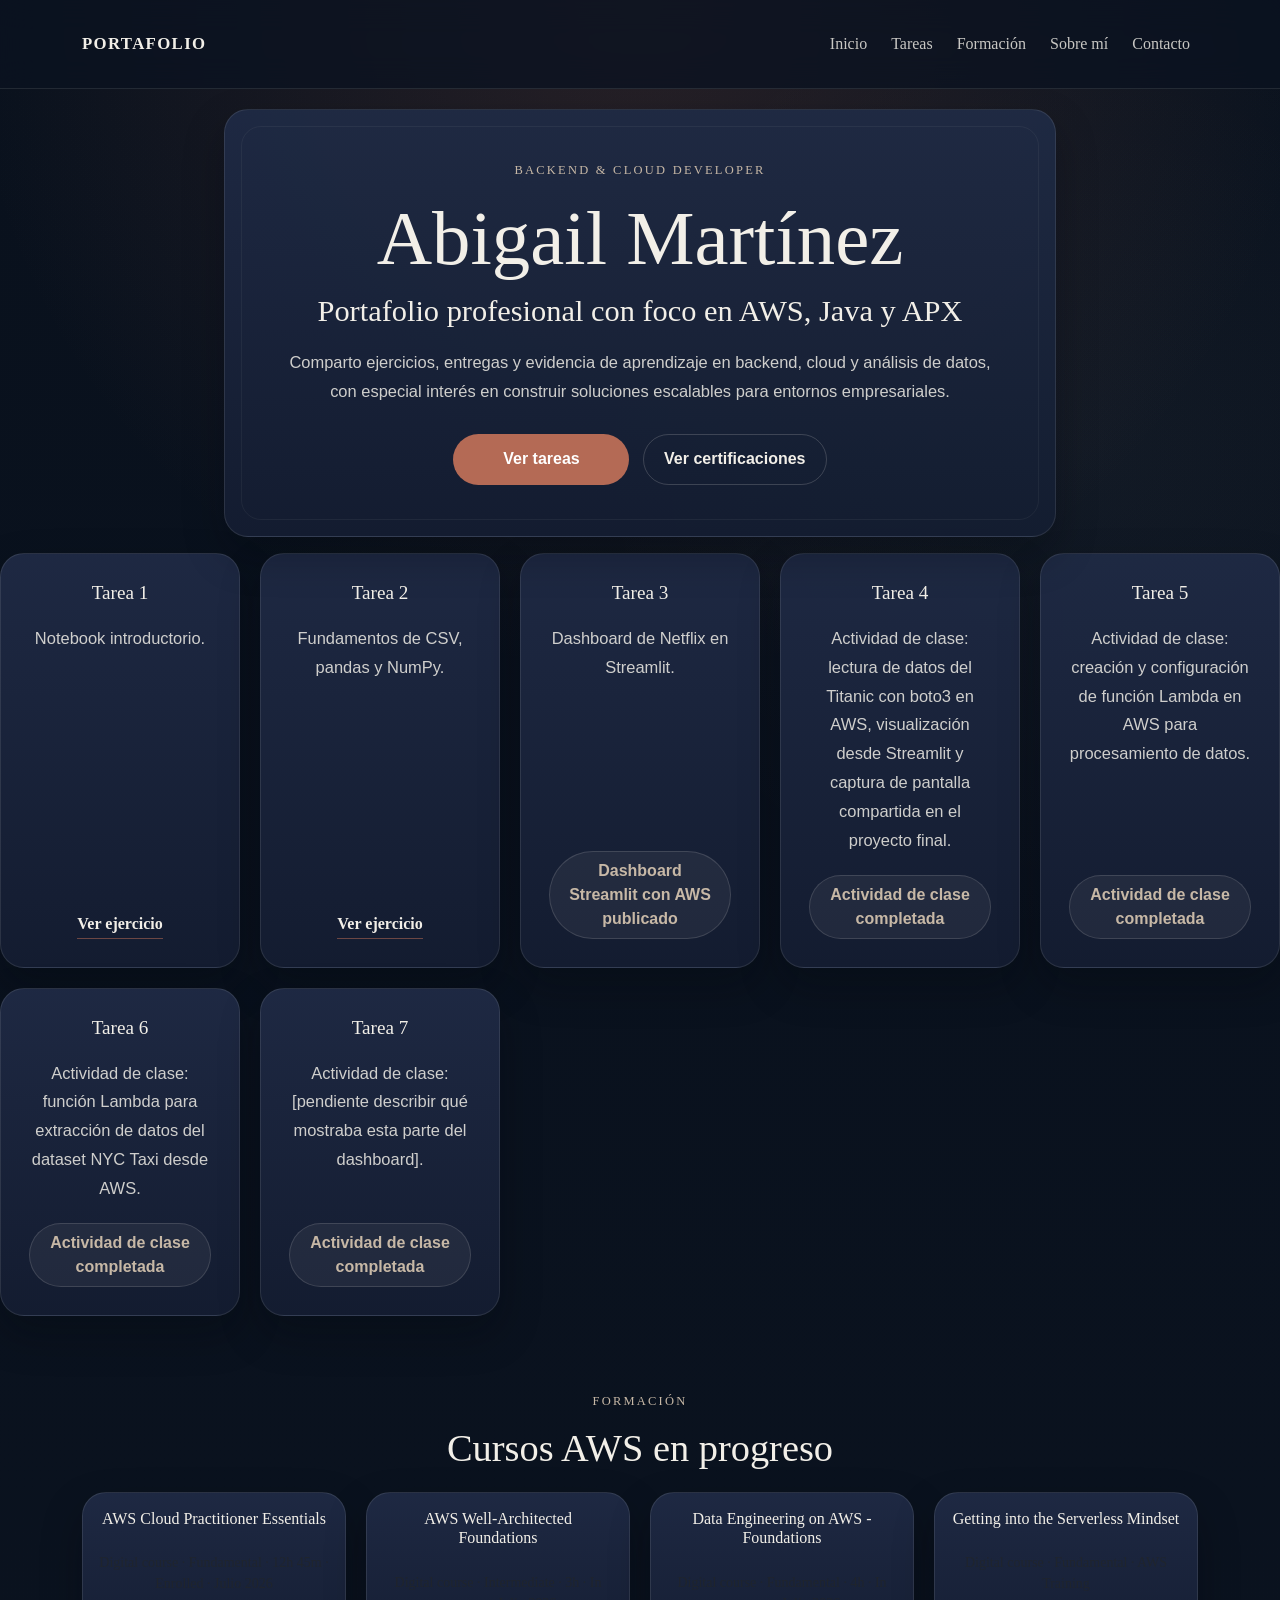
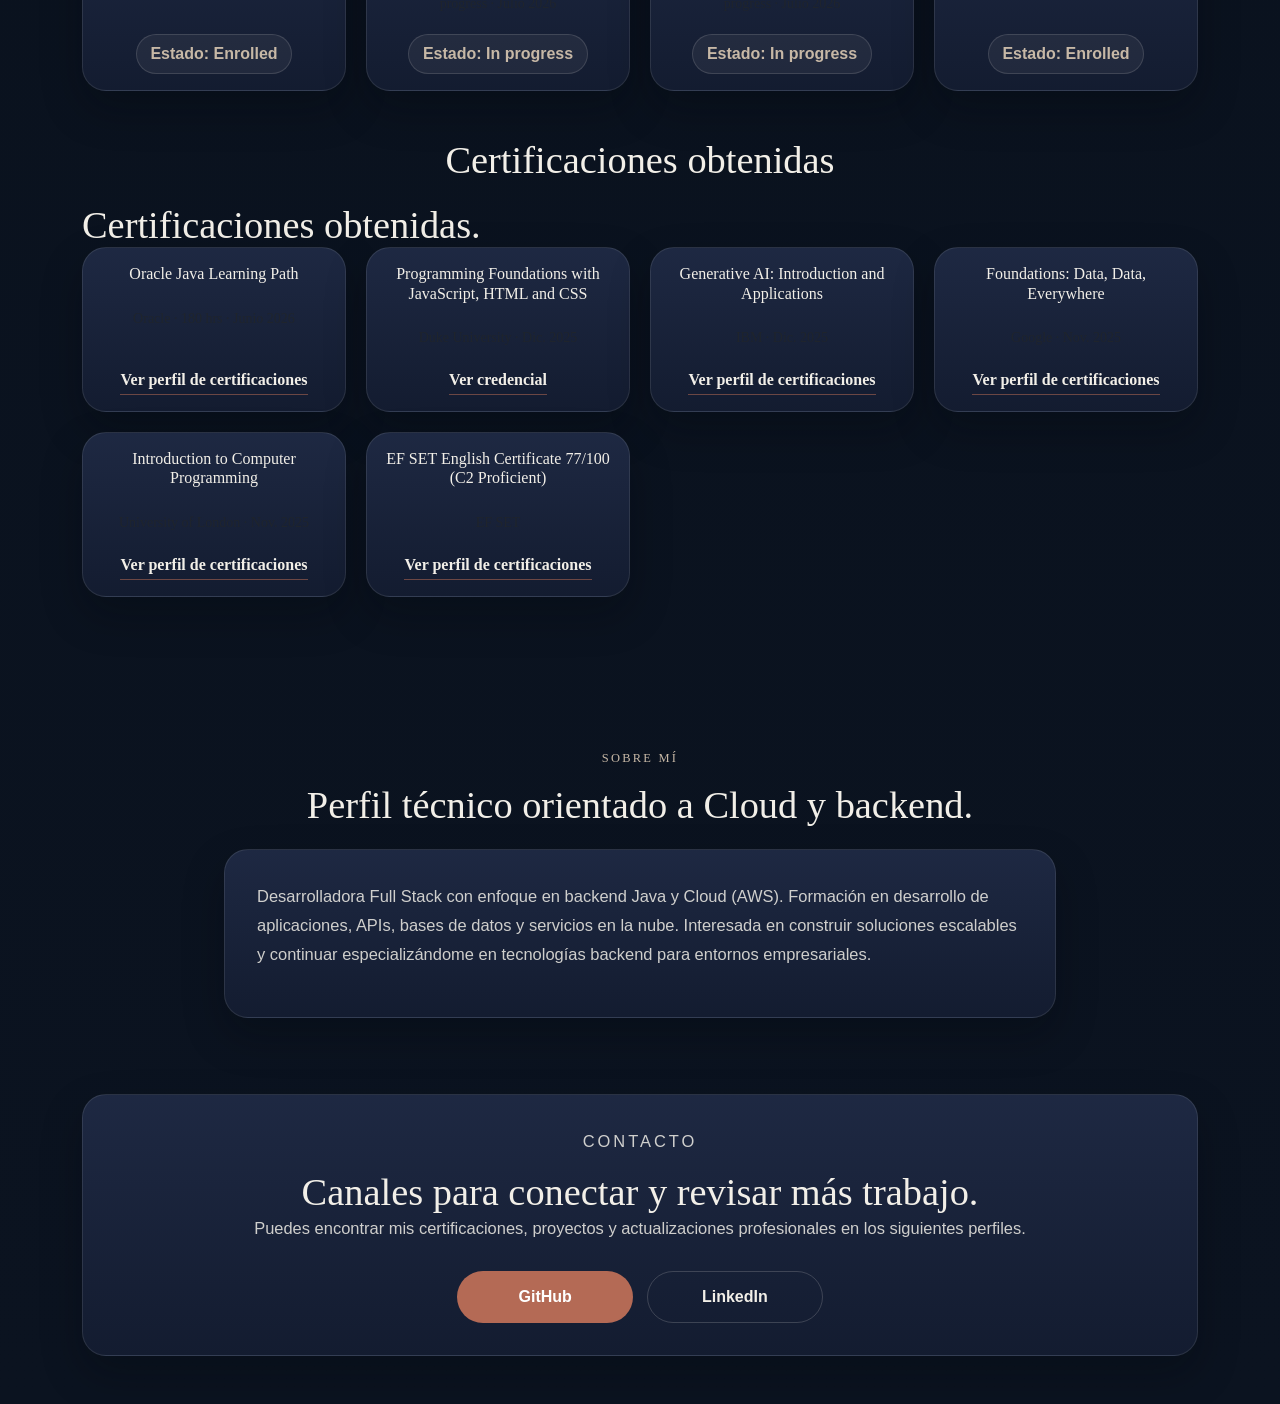
==== index.html @ 57bb1a0c "Update index.html" ====
<!doctype html>
<html lang="es">
<head>
	<meta charset="utf-8">
	<meta name="viewport" content="width=device-width, initial-scale=1">
	<meta name="description" content="Landing profesional de portafolio con foco en AWS, Java, backend y APX.">
	<title>Portafolio | Abigail Martínez </title>
	<link href="https://cdn.jsdelivr.net/npm/bootstrap@5.3.3/dist/css/bootstrap.min.css" rel="stylesheet" crossorigin="anonymous">
	<link rel="stylesheet" href="styles.css">
</head>
<body>
	<header class="site-header">
		<nav class="navbar navbar-expand-lg site-nav" aria-label="Navegación principal">
			<div class="container nav-shell">
				<a class="navbar-brand brand-mark" href="#inicio" aria-label="Ir al inicio">Portafolio</a>
				<ul class="navbar-nav site-nav__links">
					<li class="nav-item"><a class="nav-link" href="#inicio">Inicio</a></li>
					<li class="nav-item"><a class="nav-link" href="#tareas">Tareas</a></li>
					<li class="nav-item"><a class="nav-link" href="#formacion">Formación</a></li>
					<li class="nav-item"><a class="nav-link" href="#sobre-mi">Sobre mí</a></li>
					<li class="nav-item"><a class="nav-link" href="#contacto">Contacto</a></li>
				</ul>
			</div>
		</nav>
	</header>

	<main id="inicio" class="cover-page">
		<section class="hero-section section-shell">
			<div class="container">
				<div class="hero-panel hero-panel--centered text-center mx-auto">
					<p class="eyebrow">Backend & Cloud Developer</p>
					<h1 class="hero-title">Abigail Martínez</h1>
                    <h2 class="hero-subtitle">Portafolio profesional con foco en AWS, Java y APX</h2>
					<p class="lead-copy mx-auto">
						Comparto ejercicios, entregas y evidencia de aprendizaje en backend, cloud y análisis de datos, con especial interés en construir soluciones escalables para entornos empresariales.
					</p>
					<div class="hero-actions justify-content-center">
						<a class="btn btn-accent" href="#tareas">Ver tareas</a>
						<a class="btn btn-ghost" href="#formacion">Ver certificaciones</a>
					</div>
				</div>
			</div>
		</section>

	<div class="task-grid">
    <article class="task-card content-card">
        <h3>Tarea 1</h3>
        <p class="task-copy">Notebook introductorio.</p>
        <a class="task-link" href="pages/mi-primer-notebook.html" target="_blank" rel="noopener noreferrer" aria-label="Ver ejercicio de la tarea 1 en la página local">Ver ejercicio</a>
    </article>

    <article class="task-card content-card">
        <h3>Tarea 2</h3>
        <p class="task-copy">Fundamentos de CSV, pandas y NumPy.</p>
        <a class="task-link" href="pages/fundamentos-csv-pandas-numpy.html" target="_blank" rel="noopener noreferrer" aria-label="Ver ejercicio de la tarea 2">Ver ejercicio</a>
    </article>

    <article class="task-card content-card">
        <h3>Tarea 3</h3>
        <p class="task-copy">Dashboard de Netflix en Streamlit.</p>
        <a class="task-link task-status" href="http://13.56.238.106:8501/" target="_blank" rel="noopener noreferrer" aria-label="Ver dashboard de la tarea 3 en Streamlit, publicado con AWS">
            Dashboard Streamlit con AWS publicado
        </a>
    </article>

    <article class="task-card content-card">
        <h3>Tarea 4</h3>
        <p class="task-copy">Actividad de clase: lectura de datos del Titanic con boto3 en AWS, visualización desde Streamlit y captura de pantalla compartida en el proyecto final.</p>
        <a class="task-link task-status" href="https://naml26.github.io/portafolio/pages/mi-primer-notebook.html" target="_blank" rel="noopener noreferrer" aria-label="Ver notebook de la tarea 4, actividad de clase completada">
            Actividad de clase completada
        </a>
    </article>

    <article class="task-card content-card">
        <h3>Tarea 5</h3>
        <p class="task-copy">Actividad de clase: creación y configuración de función Lambda en AWS para procesamiento de datos.</p>
        <a class="task-link task-status" href="https://github.com/NAML26/proyecto-final_2026/blob/main/lambda/lambda_titanic.py" target="_blank" rel="noopener noreferrer" aria-label="Ver código de la función Lambda de la tarea 5 en GitHub, actividad de clase completada">
            Actividad de clase completada
        </a>
    </article>

    <article class="task-card content-card">
        <h3>Tarea 6</h3>
        <p class="task-copy">Actividad de clase: función Lambda para extracción de datos del dataset NYC Taxi desde AWS.</p>
        <a class="task-link task-status" href="https://github.com/NAML26/proyecto-final_2026/blob/main/lambda/lambda_nyc_taxi_extractor.py" target="_blank" rel="noopener noreferrer" aria-label="Ver código de la función Lambda de extracción de datos NYC Taxi de la tarea 6 en GitHub, actividad de clase completada">
            Actividad de clase completada
        </a>
    </article>

    <article class="task-card content-card">
        <h3>Tarea 7</h3>
        <p class="task-copy">Actividad de clase: [pendiente describir qué mostraba esta parte del dashboard].</p>
        <a class="task-link task-status" href="http://13.56.238.106:8501/" target="_blank" rel="noopener noreferrer" aria-label="Ver dashboard de Streamlit de la tarea 7, actividad de clase completada">
            Actividad de clase completada
        </a>
    </article>
</div>

	<section id="formacion" class="section-shell">
  <div class="container">
    <div class="section-heading text-center">
      <p class="eyebrow">Formación</p>
      <h2>Cursos AWS en progreso</h2>
    </div>
    <div class="task-grid">
      <article class="task-card content-card p-3">
        <h6 class="mb-1">AWS Cloud Practitioner Essentials</h6>
        <small class="text-muted">Digital course · Fundamental · 12h 45m · Enrolled · Julio 2026</small>
        <span class="task-status">Estado: Enrolled</span>
      </article>
      <article class="task-card content-card p-3">
        <h6 class="mb-1">AWS Well-Architected Foundations</h6>
        <small class="text-muted">Digital course · Intermediate · 3h · In progress · Julio 2026</small>
        <span class="task-status">Estado: In progress</span>
      </article>
      <article class="task-card content-card p-3">
        <h6 class="mb-1">Data Engineering on AWS - Foundations</h6>
        <small class="text-muted">Digital course · Fundamental · 4h · In progress · Julio 2026</small>
        <span class="task-status">Estado: In progress</span>
      </article>
      <article class="task-card content-card p-3">
        <h6 class="mb-1">Getting into the Serverless Mindset</h6>
        <small class="text-muted">Digital course · Fundamental · AWS Training</small>
        <span class="task-status">Estado: Enrolled</span>
      </article>
    </div>

    <div class="section-heading text-center mt-5">
      <h2>Certificaciones obtenidas</h2>
    </div>
    <div class="task-grid">
    	<h2>Certificaciones obtenidas.</h2>
				</div>
				<div class="task-grid">
					<article class="task-card content-card p-3">
						<h6 class="mb-1">Oracle Java Learning Path</h6>
						<small class="text-muted">Oracle · 180 hrs · Junio 2026</small>
						<a class="task-link" href="https://drive.google.com/file/d/1HCbJ_77P7z9vWco0o8zNS5IXiy9sDPj9/view" target="_blank" rel="noopener noreferrer" aria-label="Ver perfil general de certificaciones en LinkedIn para Oracle Java Learning Path">Ver perfil de certificaciones</a>
					</article>
					<article class="task-card content-card p-3">
						<h6 class="mb-1">Programming Foundations with JavaScript, HTML and CSS</h6>
						<small class="text-muted">Duke University · Dic. 2025</small>
						<a class="task-link" href="https://www.coursera.org/account/accomplishments/verify/5CAILYUL3C8J" target="_blank" rel="noopener noreferrer" aria-label="Ver credencial verificada de Programming Foundations with JavaScript, HTML and CSS">Ver credencial</a>
					</article>
					<article class="task-card content-card p-3">
						<h6 class="mb-1">Generative AI: Introduction and Applications</h6>
						<small class="text-muted">IBM · Dic. 2025</small>
						<a class="task-link" href="https://www.coursera.org/account/accomplishments/verify/UEKB2L2BLP14" target="_blank" rel="noopener noreferrer" aria-label="Ver perfil general de certificaciones en LinkedIn para Generative AI: Introduction and Applications">Ver perfil de certificaciones</a>
					</article>
					<article class="task-card content-card p-3">
						<h6 class="mb-1">Foundations: Data, Data, Everywhere</h6>
						<small class="text-muted">Google · Nov. 2025</small>
						<a class="task-link" href="https://www.coursera.org/account/accomplishments/verify/P4876B2RBRJU" target="_blank" rel="noopener noreferrer" aria-label="Ver perfil general de certificaciones en LinkedIn para Foundations: Data, Data, Everywhere">Ver perfil de certificaciones</a>
					</article>
					<article class="task-card content-card p-3">
						<h6 class="mb-1">Introduction to Computer Programming</h6>
						<small class="text-muted">University of London · Nov. 2025</small>
						<a class="task-link" href="https://www.coursera.org/account/accomplishments/verify/2QCVCVTBZMZC" target="_blank" rel="noopener noreferrer" aria-label="Ver perfil general de certificaciones en LinkedIn para Introduction to Computer Programming">Ver perfil de certificaciones</a>
					</article>
					<article class="task-card content-card p-3">
						<h6 class="mb-1">EF SET English Certificate 77/100 (C2 Proficient)</h6>
						<small class="text-muted">EF SET</small>
						<a class="task-link" href="https://cert.efset.org/Y7Wa8v" target="_blank" rel="noopener noreferrer" aria-label="Ver perfil general de certificaciones en LinkedIn para EF SET English Certificate">Ver perfil de certificaciones</a>
					</article>
				</div>
			</div>
		</section>
    </div>
  </div>
</section>


		<section id="sobre-mi" class="section-shell">
			<div class="container">
				<div class="section-heading text-center">
					<p class="eyebrow">Sobre mí</p>
					<h2>Perfil técnico orientado a Cloud y backend.</h2>
				</div>
				<div class="content-card about-card about-card--centered mx-auto">
					<p>
						Desarrolladora Full Stack con enfoque en backend Java y Cloud (AWS). Formación en desarrollo de aplicaciones, APIs, bases de datos y servicios en la nube. Interesada en construir soluciones escalables y continuar especializándome en tecnologías backend para entornos empresariales.</p>
				</div>
			</div>
		</section>
	</main>

	<footer id="contacto" class="site-footer">
		<div class="container">
			<div class="footer-card content-card text-center">
				<p class="eyebrow">Contacto</p>
				<h2>Canales para conectar y revisar más trabajo.</h2>
				<p class="section-note mx-auto">
					Puedes encontrar mis certificaciones, proyectos y actualizaciones profesionales en los siguientes perfiles.
				</p>
				<div class="hero-actions justify-content-center">
					<a class="btn btn-accent" href="https://github.com/NAML26" target="_blank" rel="noopener noreferrer" aria-label="Abrir perfil de GitHub de Abigail Martínez">GitHub</a>
					<a class="btn btn-ghost" href="https://www.linkedin.com/in/abigail-martinez26/" target="_blank" rel="noopener noreferrer" aria-label="Abrir perfil de LinkedIn de Abigail Martínez">LinkedIn</a>
				</div>
			</div>
		</div>
	</footer>

</body>
</html>
---- styles.css ----
:root {
  --bg: #0b1320;
  --surface: #1f2a44;
  --text: #f2efe8;
  --muted: #c7b8a6;
  --accent: #b46a55;
  --accent-soft: rgba(180, 106, 85, 0.16);
  --border: rgba(242, 239, 232, 0.1);
  --shadow: 0 18px 40px rgba(2, 6, 12, 0.28);
}

html {
  scroll-behavior: smooth;
}

body,
html {
  min-height: 100%;
}

body {
  background:
    radial-gradient(circle at top, rgba(180, 106, 85, 0.18), transparent 22%),
    radial-gradient(circle at 85% 15%, rgba(242, 239, 232, 0.04), transparent 18%),
    linear-gradient(180deg, #09111d 0%, var(--bg) 100%);
  color: var(--text);
  font-family: "Georgia", "Times New Roman", serif;
}

a {
  color: inherit;
  text-decoration: none;
}

a:hover {
  color: inherit;
}

.site-header {
  position: sticky;
  top: 0;
  z-index: 1030;
  backdrop-filter: blur(16px);
}

.site-nav {
  background: rgba(11, 19, 32, 0.78);
  border-bottom: 1px solid var(--border);
}

.nav-shell {
  display: grid;
  grid-template-columns: auto minmax(0, 1fr);
  align-items: center;
  column-gap: 1rem;
  min-height: 4.5rem;
  flex-wrap: nowrap;
}

.brand-mark {
  font-size: 1.05rem;
  font-weight: 700;
  letter-spacing: 0.08em;
  text-transform: uppercase;
  color: var(--text);
  flex: 0 0 auto;
  margin-right: auto;
}

.brand-mark:hover,
.brand-mark:focus-visible {
  color: var(--text);
}

.navbar .nav-link {
  color: rgba(242, 239, 232, 0.82);
  border-radius: 999px;
  padding-inline: 1rem;
  transition: background-color 0.2s ease, color 0.2s ease;
}

.site-nav .navbar-nav,
.site-nav__links {
  display: flex;
  flex-direction: row;
  align-items: center;
  justify-content: flex-end;
  gap: 0.5rem;
  flex-wrap: nowrap;
  list-style: none;
  margin: 0;
  padding: 0;
  white-space: nowrap;
  overflow-x: auto;
  width: 100%;
  min-width: 0;
  scrollbar-width: none;
  -ms-overflow-style: none;
}

.site-nav__links::-webkit-scrollbar {
  display: none;
}

.site-nav__links .nav-item {
  flex: 0 0 auto;
}

.site-nav__links .nav-link {
  padding-block: 0.45rem;
}

.navbar .nav-link:hover,
.navbar .nav-link:focus-visible {
  color: var(--text);
  background: rgba(242, 239, 232, 0.06);
}

.btn:focus-visible,
.task-link:focus-visible,
.nav-link:focus-visible {
  outline: 3px solid rgba(180, 106, 85, 0.65);
  outline-offset: 3px;
  box-shadow: none;
}

.section-shell {
  padding: 4.75rem 0;
}

.hero-section {
  display: flex;
  align-items: flex-start;
  padding-top: 1.25rem;
  padding-bottom: 1rem;
}

.hero-panel,
.content-card {
  background: linear-gradient(180deg, rgba(31, 42, 68, 0.96), rgba(20, 29, 49, 0.96));
  border: 1px solid var(--border);
  border-radius: 1.5rem;
  box-shadow: var(--shadow);
}

.hero-panel {
  padding: 2.25rem;
  max-width: 52rem;
}

.hero-panel--centered {
  position: relative;
}

.hero-panel--centered::before {
  content: "";
  position: absolute;
  inset: 1rem;
  border-radius: 1.25rem;
  border: 1px solid rgba(242, 239, 232, 0.05);
  pointer-events: none;
}

.eyebrow {
  color: var(--muted);
  text-transform: uppercase;
  letter-spacing: 0.18em;
  font-size: 0.78rem;
  margin-bottom: 1rem;
}

h1,
h2,
h3 {
  font-family: "Georgia", "Times New Roman", serif;
  line-height: 1.12;
}

h1 {
  max-width: 13ch;
  font-size: clamp(2.75rem, 6vw, 5rem);
  margin-bottom: 1.25rem;
}

.hero-title {
  max-width: none;
  margin-bottom: 0.75rem;
}

h2 {
  font-size: clamp(1.8rem, 3vw, 2.6rem);
  margin: 0;
}

.hero-subtitle {
  font-size: clamp(1.35rem, 2.5vw, 1.9rem);
  margin-bottom: 1.25rem;
}

h3 {
  font-size: 1.2rem;
  margin: 0;
}

.lead-copy,
.content-card p,
.section-note {
  color: rgba(242, 239, 232, 0.84);
  font-family: "Inter", "Segoe UI", sans-serif;
  font-size: 1.03rem;
  line-height: 1.75;
}

.hero-actions {
  display: flex;
  flex-wrap: wrap;
  gap: 0.85rem;
  margin-top: 1.75rem;
}

.hero-actions .btn {
  min-width: 11rem;
}

.btn {
  border-radius: 999px;
  padding: 0.8rem 1.25rem;
  font-family: "Inter", "Segoe UI", sans-serif;
  font-weight: 600;
}

.btn-accent {
  background: var(--accent);
  color: #fff;
  border: 1px solid transparent;
}

.btn-accent:hover {
  background: #c67660;
  color: #fff;
}

.btn-ghost {
  color: var(--text);
  border: 1px solid rgba(242, 239, 232, 0.18);
  background: transparent;
}

.btn-ghost:hover {
  color: var(--text);
  background: rgba(242, 239, 232, 0.05);
}

.section-heading {
  margin-bottom: 1.4rem;
}

.about-card,
.footer-card {
  padding: 1.75rem;
}

.about-card--centered {
  max-width: 52rem;
}

.editable-note {
  margin-bottom: 0;
  color: var(--muted);
  font-style: italic;
}

.tasks-section {
  padding-top: 0;
}

.task-grid {
  display: grid;
  gap: 1.25rem;
  grid-template-columns: repeat(auto-fit, minmax(240px, 1fr));
}

.task-card {
  padding: 1.75rem;
  display: flex;
  flex-direction: column;
  gap: 1.25rem;
  min-height: 100%;
  text-align: center;
  align-items: center;
}

.task-copy {
  margin-bottom: 0;
}

.task-link {
  width: fit-content;
  margin-top: auto;
  color: var(--text);
  font-weight: 600;
  border-bottom: 1px solid rgba(180, 106, 85, 0.55);
  padding-bottom: 0.15rem;
}

.task-link:hover {
  color: #ffffff;
  border-bottom-color: var(--accent);
}

.task-status {
  margin-top: auto;
  padding: 0.45rem 0.85rem;
  border-radius: 999px;
  border: 1px solid rgba(242, 239, 232, 0.14);
  background: rgba(242, 239, 232, 0.06);
  color: var(--muted);
  font-family: "Inter", "Segoe UI", sans-serif;
  font-weight: 600;
}

.site-footer {
  padding: 0 0 3rem;
}

@media (min-width: 992px) {
  .hero-panel {
    padding: 3.2rem;
  }

  .about-card,
  .footer-card {
    padding: 2rem;
  }
}

@media (max-width: 991.98px) {
  .nav-shell {
    min-height: auto;
    padding-block: 0.85rem;
  }

  .site-nav__links {
    justify-content: flex-end;
    gap: 0.3rem;
  }

  .brand-mark {
    margin-right: 0;
  }

  .navbar .nav-link {
    display: inline-flex;
    width: fit-content;
    padding-inline: 0.75rem;
  }

  .hero-panel {
    padding: 1.6rem;
  }
}

@media (max-width: 575.98px) {
  .section-shell {
    padding: 2.75rem 0;
  }

  .hero-section {
    padding-top: 1rem;
    padding-bottom: 0.5rem;
  }

  .hero-actions {
    flex-direction: column;
    align-items: stretch;
  }

  .btn {
    width: 100%;
    justify-content: center;
  }

  .task-grid {
    grid-template-columns: 1fr;
  }
}
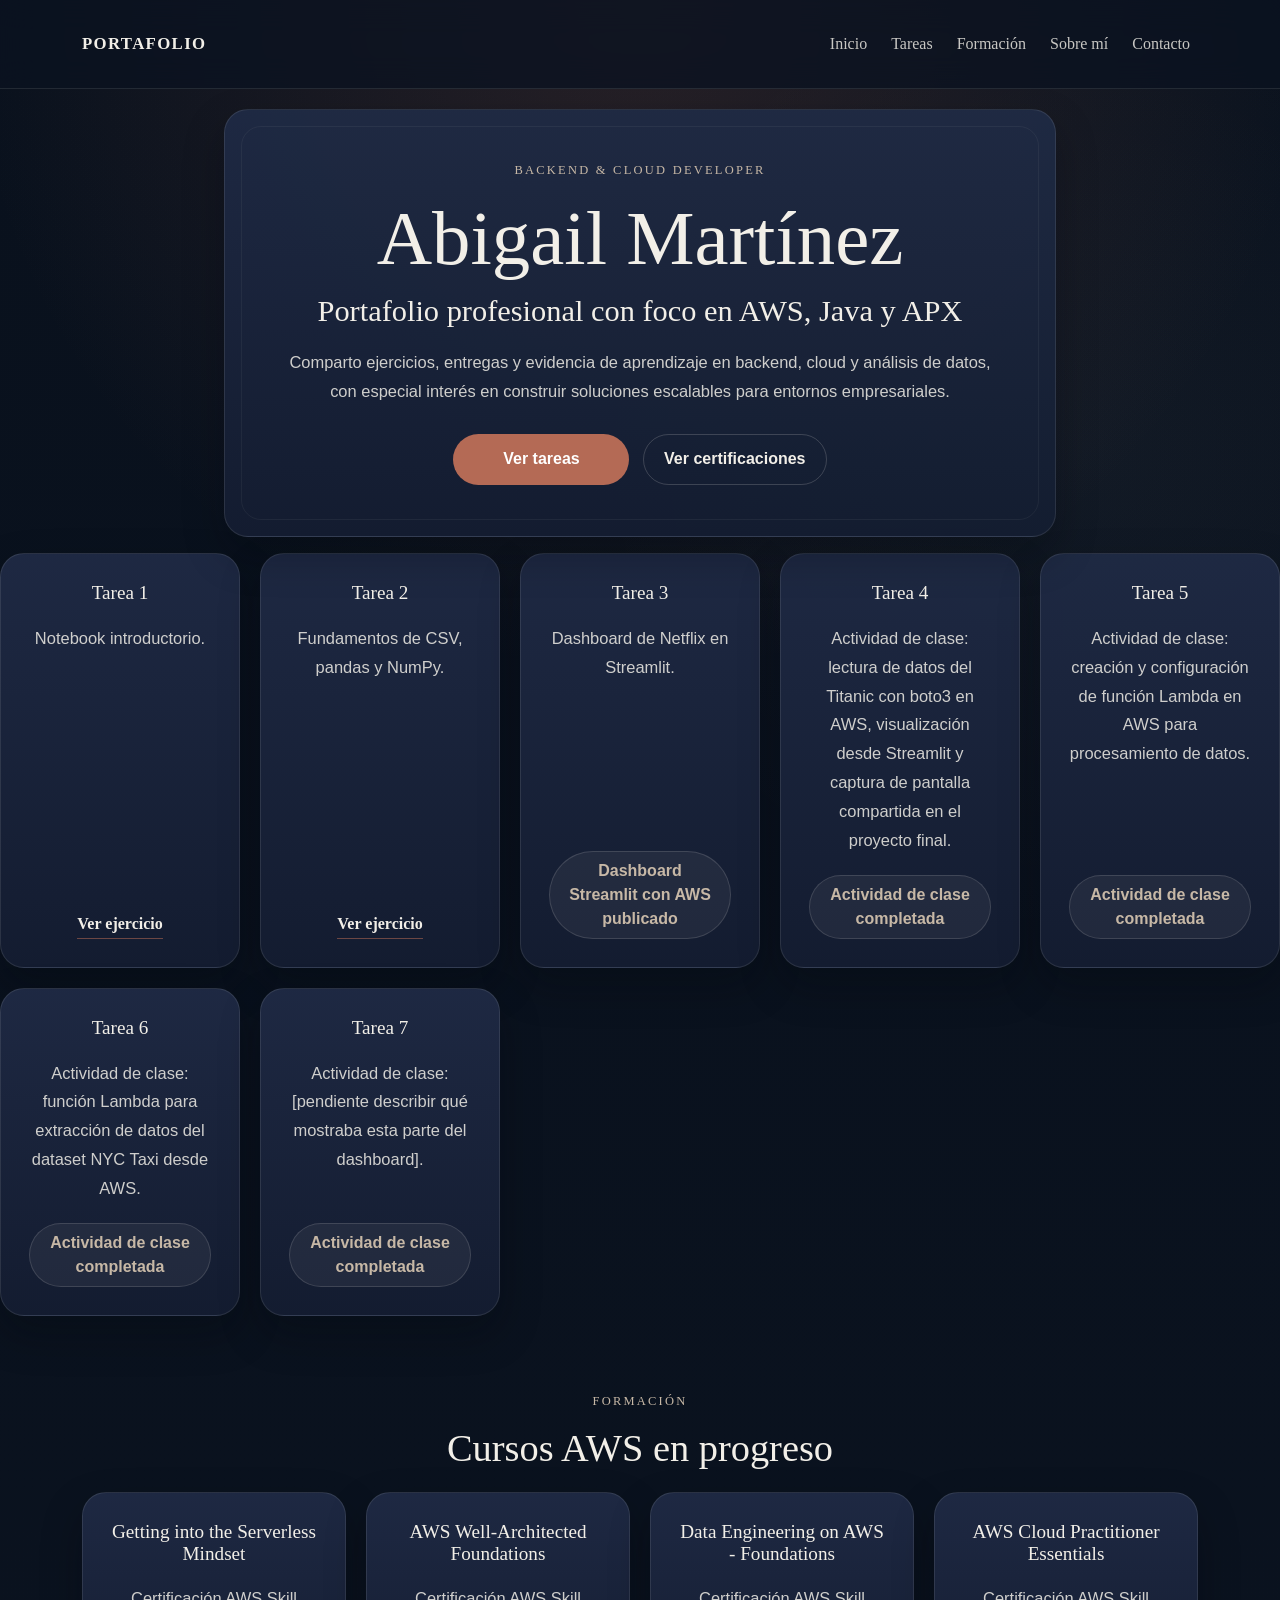
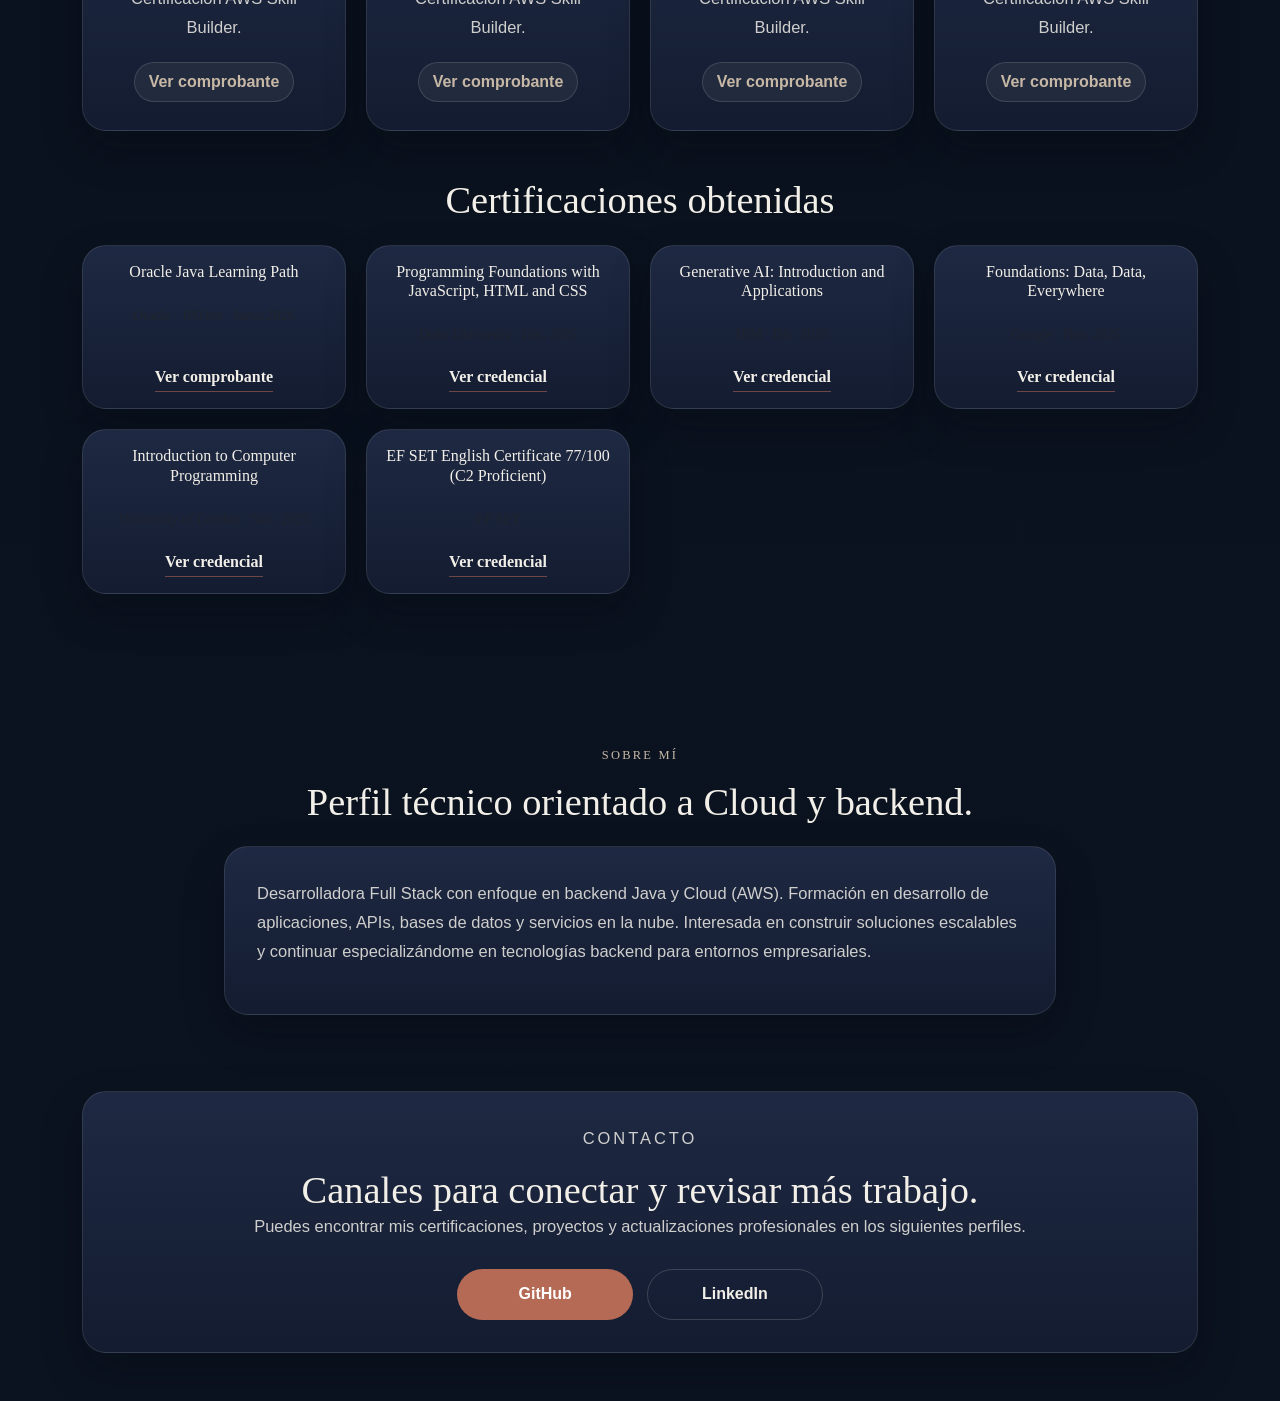
==== commit 7b88ed12: "Update index.html" ====
--- a/index.html
+++ b/index.html
@@ -103,25 +103,33 @@
       <h2>Cursos AWS en progreso</h2>
     </div>
     <div class="task-grid">
-      <article class="task-card content-card p-3">
-        <h6 class="mb-1">AWS Cloud Practitioner Essentials</h6>
-        <small class="text-muted">Digital course · Fundamental · 12h 45m · Enrolled · Julio 2026</small>
-        <span class="task-status">Estado: Enrolled</span>
-      </article>
-      <article class="task-card content-card p-3">
-        <h6 class="mb-1">AWS Well-Architected Foundations</h6>
-        <small class="text-muted">Digital course · Intermediate · 3h · In progress · Julio 2026</small>
-        <span class="task-status">Estado: In progress</span>
-      </article>
-      <article class="task-card content-card p-3">
-        <h6 class="mb-1">Data Engineering on AWS - Foundations</h6>
-        <small class="text-muted">Digital course · Fundamental · 4h · In progress · Julio 2026</small>
-        <span class="task-status">Estado: In progress</span>
-      </article>
-      <article class="task-card content-card p-3">
-        <h6 class="mb-1">Getting into the Serverless Mindset</h6>
-        <small class="text-muted">Digital course · Fundamental · AWS Training</small>
-        <span class="task-status">Estado: Enrolled</span>
+      <article class="task-card content-card">
+        <h3>Getting into the Serverless Mindset</h3>
+        <p class="task-copy">Certificación AWS Skill Builder.</p>
+        <a class="task-link task-status" href="https://skillbuilder.aws/b3f9e7c5-614c-422c-ba4b-b043cddc3c31" target="_blank" rel="noopener noreferrer" aria-label="Ver comprobante de certificación Getting into the Serverless Mindset en AWS Skill Builder">
+          Ver comprobante
+        </a>
+      </article>
+      <article class="task-card content-card">
+        <h3>AWS Well-Architected Foundations</h3>
+        <p class="task-copy">Certificación AWS Skill Builder.</p>
+        <a class="task-link task-status" href="PENDIENTE" target="_blank" rel="noopener noreferrer" aria-label="Ver comprobante de certificación AWS Well-Architected Foundations en AWS Skill Builder">
+          Ver comprobante
+        </a>
+      </article>
+      <article class="task-card content-card">
+        <h3>Data Engineering on AWS - Foundations</h3>
+        <p class="task-copy">Certificación AWS Skill Builder.</p>
+        <a class="task-link task-status" href="PENDIENTE" target="_blank" rel="noopener noreferrer" aria-label="Ver comprobante de certificación Data Engineering on AWS - Foundations en AWS Skill Builder">
+          Ver comprobante
+        </a>
+      </article>
+      <article class="task-card content-card">
+        <h3>AWS Cloud Practitioner Essentials</h3>
+        <p class="task-copy">Certificación AWS Skill Builder.</p>
+        <a class="task-link task-status" href="PENDIENTE" target="_blank" rel="noopener noreferrer" aria-label="Ver comprobante de certificación AWS Cloud Practitioner Essentials en AWS Skill Builder">
+          Ver comprobante
+        </a>
       </article>
     </div>
 
@@ -129,46 +137,39 @@
       <h2>Certificaciones obtenidas</h2>
     </div>
     <div class="task-grid">
-    	<h2>Certificaciones obtenidas.</h2>
-				</div>
-				<div class="task-grid">
-					<article class="task-card content-card p-3">
-						<h6 class="mb-1">Oracle Java Learning Path</h6>
-						<small class="text-muted">Oracle · 180 hrs · Junio 2026</small>
-						<a class="task-link" href="https://drive.google.com/file/d/1HCbJ_77P7z9vWco0o8zNS5IXiy9sDPj9/view" target="_blank" rel="noopener noreferrer" aria-label="Ver perfil general de certificaciones en LinkedIn para Oracle Java Learning Path">Ver perfil de certificaciones</a>
-					</article>
-					<article class="task-card content-card p-3">
-						<h6 class="mb-1">Programming Foundations with JavaScript, HTML and CSS</h6>
-						<small class="text-muted">Duke University · Dic. 2025</small>
-						<a class="task-link" href="https://www.coursera.org/account/accomplishments/verify/5CAILYUL3C8J" target="_blank" rel="noopener noreferrer" aria-label="Ver credencial verificada de Programming Foundations with JavaScript, HTML and CSS">Ver credencial</a>
-					</article>
-					<article class="task-card content-card p-3">
-						<h6 class="mb-1">Generative AI: Introduction and Applications</h6>
-						<small class="text-muted">IBM · Dic. 2025</small>
-						<a class="task-link" href="https://www.coursera.org/account/accomplishments/verify/UEKB2L2BLP14" target="_blank" rel="noopener noreferrer" aria-label="Ver perfil general de certificaciones en LinkedIn para Generative AI: Introduction and Applications">Ver perfil de certificaciones</a>
-					</article>
-					<article class="task-card content-card p-3">
-						<h6 class="mb-1">Foundations: Data, Data, Everywhere</h6>
-						<small class="text-muted">Google · Nov. 2025</small>
-						<a class="task-link" href="https://www.coursera.org/account/accomplishments/verify/P4876B2RBRJU" target="_blank" rel="noopener noreferrer" aria-label="Ver perfil general de certificaciones en LinkedIn para Foundations: Data, Data, Everywhere">Ver perfil de certificaciones</a>
-					</article>
-					<article class="task-card content-card p-3">
-						<h6 class="mb-1">Introduction to Computer Programming</h6>
-						<small class="text-muted">University of London · Nov. 2025</small>
-						<a class="task-link" href="https://www.coursera.org/account/accomplishments/verify/2QCVCVTBZMZC" target="_blank" rel="noopener noreferrer" aria-label="Ver perfil general de certificaciones en LinkedIn para Introduction to Computer Programming">Ver perfil de certificaciones</a>
-					</article>
-					<article class="task-card content-card p-3">
-						<h6 class="mb-1">EF SET English Certificate 77/100 (C2 Proficient)</h6>
-						<small class="text-muted">EF SET</small>
-						<a class="task-link" href="https://cert.efset.org/Y7Wa8v" target="_blank" rel="noopener noreferrer" aria-label="Ver perfil general de certificaciones en LinkedIn para EF SET English Certificate">Ver perfil de certificaciones</a>
-					</article>
-				</div>
-			</div>
-		</section>
+      <article class="task-card content-card p-3">
+        <h6 class="mb-1">Oracle Java Learning Path</h6>
+        <small class="text-muted">Oracle · 180 hrs · Junio 2026</small>
+        <a class="task-link" href="https://drive.google.com/file/d/1HCbJ_77P7z9vWco0o8zNS5IXiy9sDPj9/view" target="_blank" rel="noopener noreferrer" aria-label="Ver comprobante de Oracle Java Learning Path">Ver comprobante</a>
+      </article>
+      <article class="task-card content-card p-3">
+        <h6 class="mb-1">Programming Foundations with JavaScript, HTML and CSS</h6>
+        <small class="text-muted">Duke University · Dic. 2025</small>
+        <a class="task-link" href="https://www.coursera.org/account/accomplishments/verify/5CAILYUL3C8J" target="_blank" rel="noopener noreferrer" aria-label="Ver credencial verificada de Programming Foundations with JavaScript, HTML and CSS">Ver credencial</a>
+      </article>
+      <article class="task-card content-card p-3">
+        <h6 class="mb-1">Generative AI: Introduction and Applications</h6>
+        <small class="text-muted">IBM · Dic. 2025</small>
+        <a class="task-link" href="https://www.coursera.org/account/accomplishments/verify/UEKB2L2BLP14" target="_blank" rel="noopener noreferrer" aria-label="Ver credencial verificada de Generative AI: Introduction and Applications">Ver credencial</a>
+      </article>
+      <article class="task-card content-card p-3">
+        <h6 class="mb-1">Foundations: Data, Data, Everywhere</h6>
+        <small class="text-muted">Google · Nov. 2025</small>
+        <a class="task-link" href="https://www.coursera.org/account/accomplishments/verify/P4876B2RBRJU" target="_blank" rel="noopener noreferrer" aria-label="Ver credencial verificada de Foundations: Data, Data, Everywhere">Ver credencial</a>
+      </article>
+      <article class="task-card content-card p-3">
+        <h6 class="mb-1">Introduction to Computer Programming</h6>
+        <small class="text-muted">University of London · Nov. 2025</small>
+        <a class="task-link" href="https://www.coursera.org/account/accomplishments/verify/2QCVCVTBZMZC" target="_blank" rel="noopener noreferrer" aria-label="Ver credencial verificada de Introduction to Computer Programming">Ver credencial</a>
+      </article>
+      <article class="task-card content-card p-3">
+        <h6 class="mb-1">EF SET English Certificate 77/100 (C2 Proficient)</h6>
+        <small class="text-muted">EF SET</small>
+        <a class="task-link" href="https://cert.efset.org/Y7Wa8v" target="_blank" rel="noopener noreferrer" aria-label="Ver credencial verificada de EF SET English Certificate">Ver credencial</a>
+      </article>
     </div>
   </div>
 </section>
-
 
 		<section id="sobre-mi" class="section-shell">
 			<div class="container">
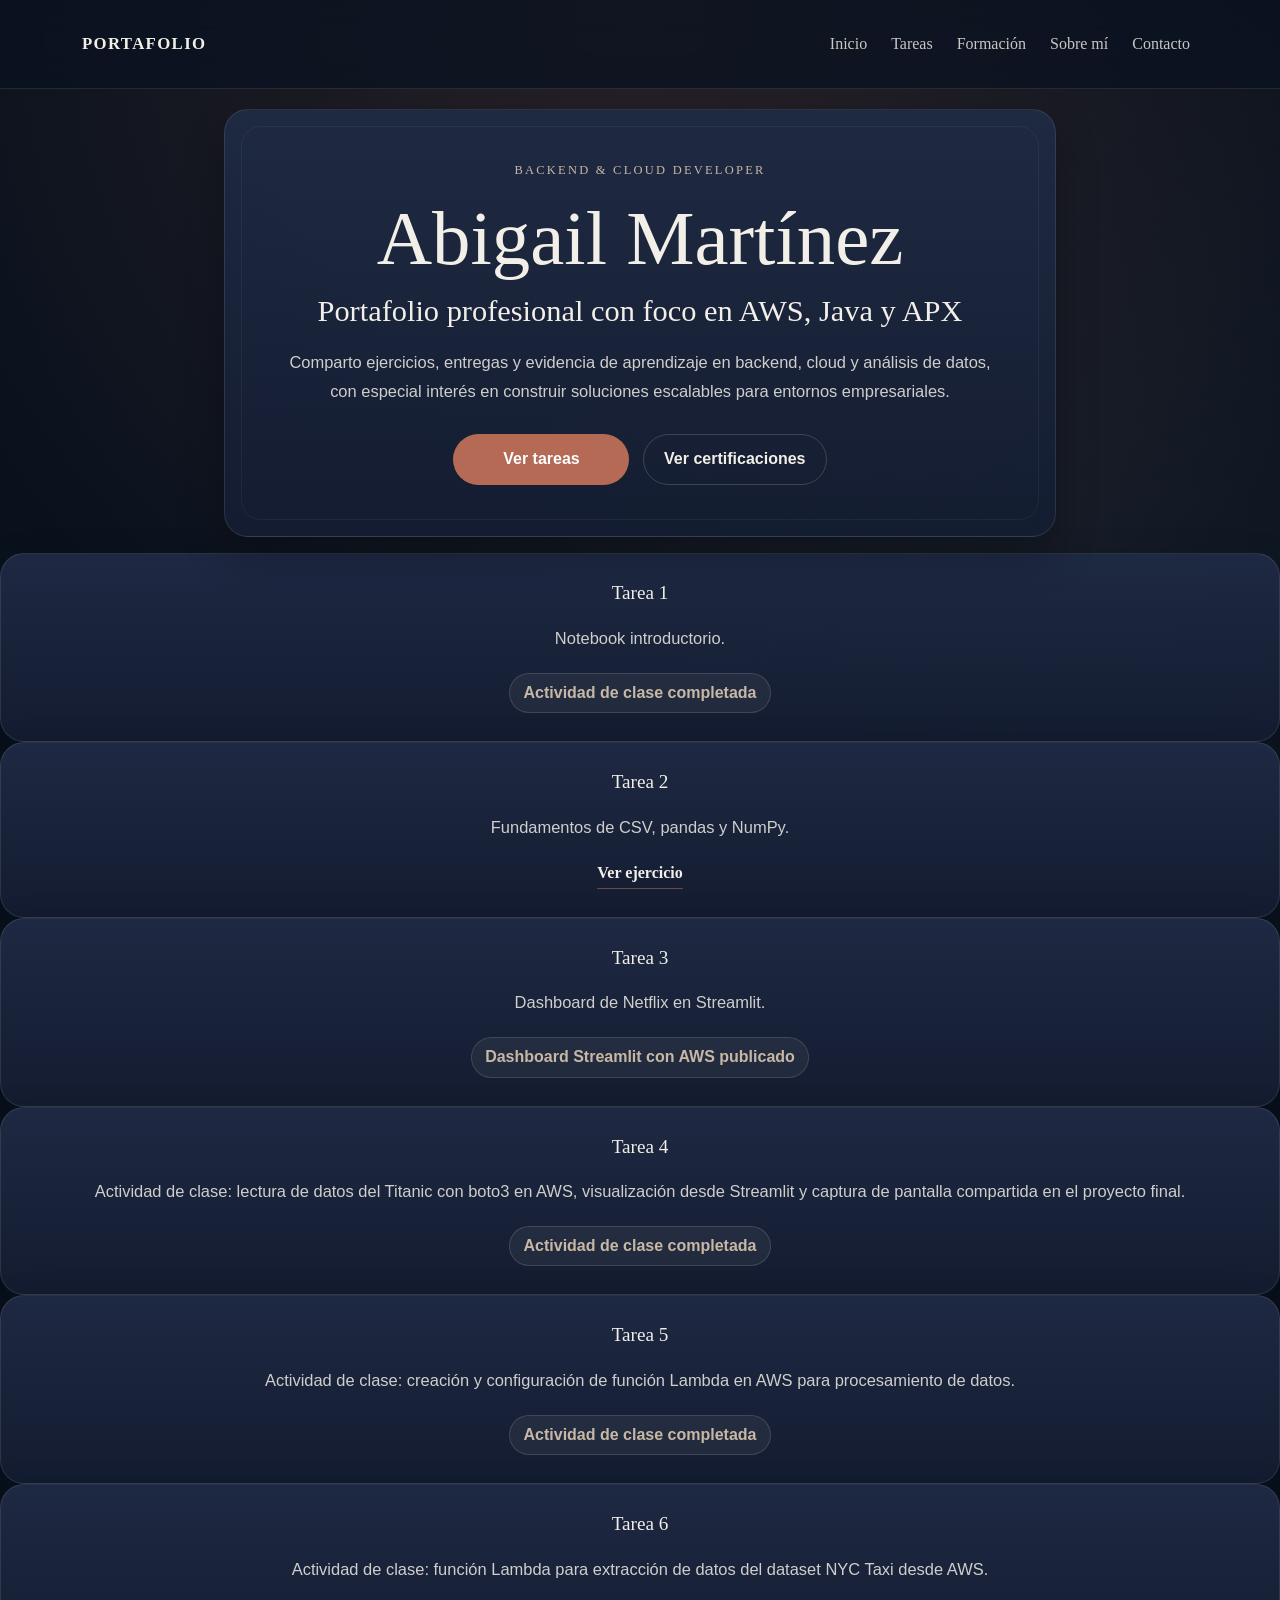
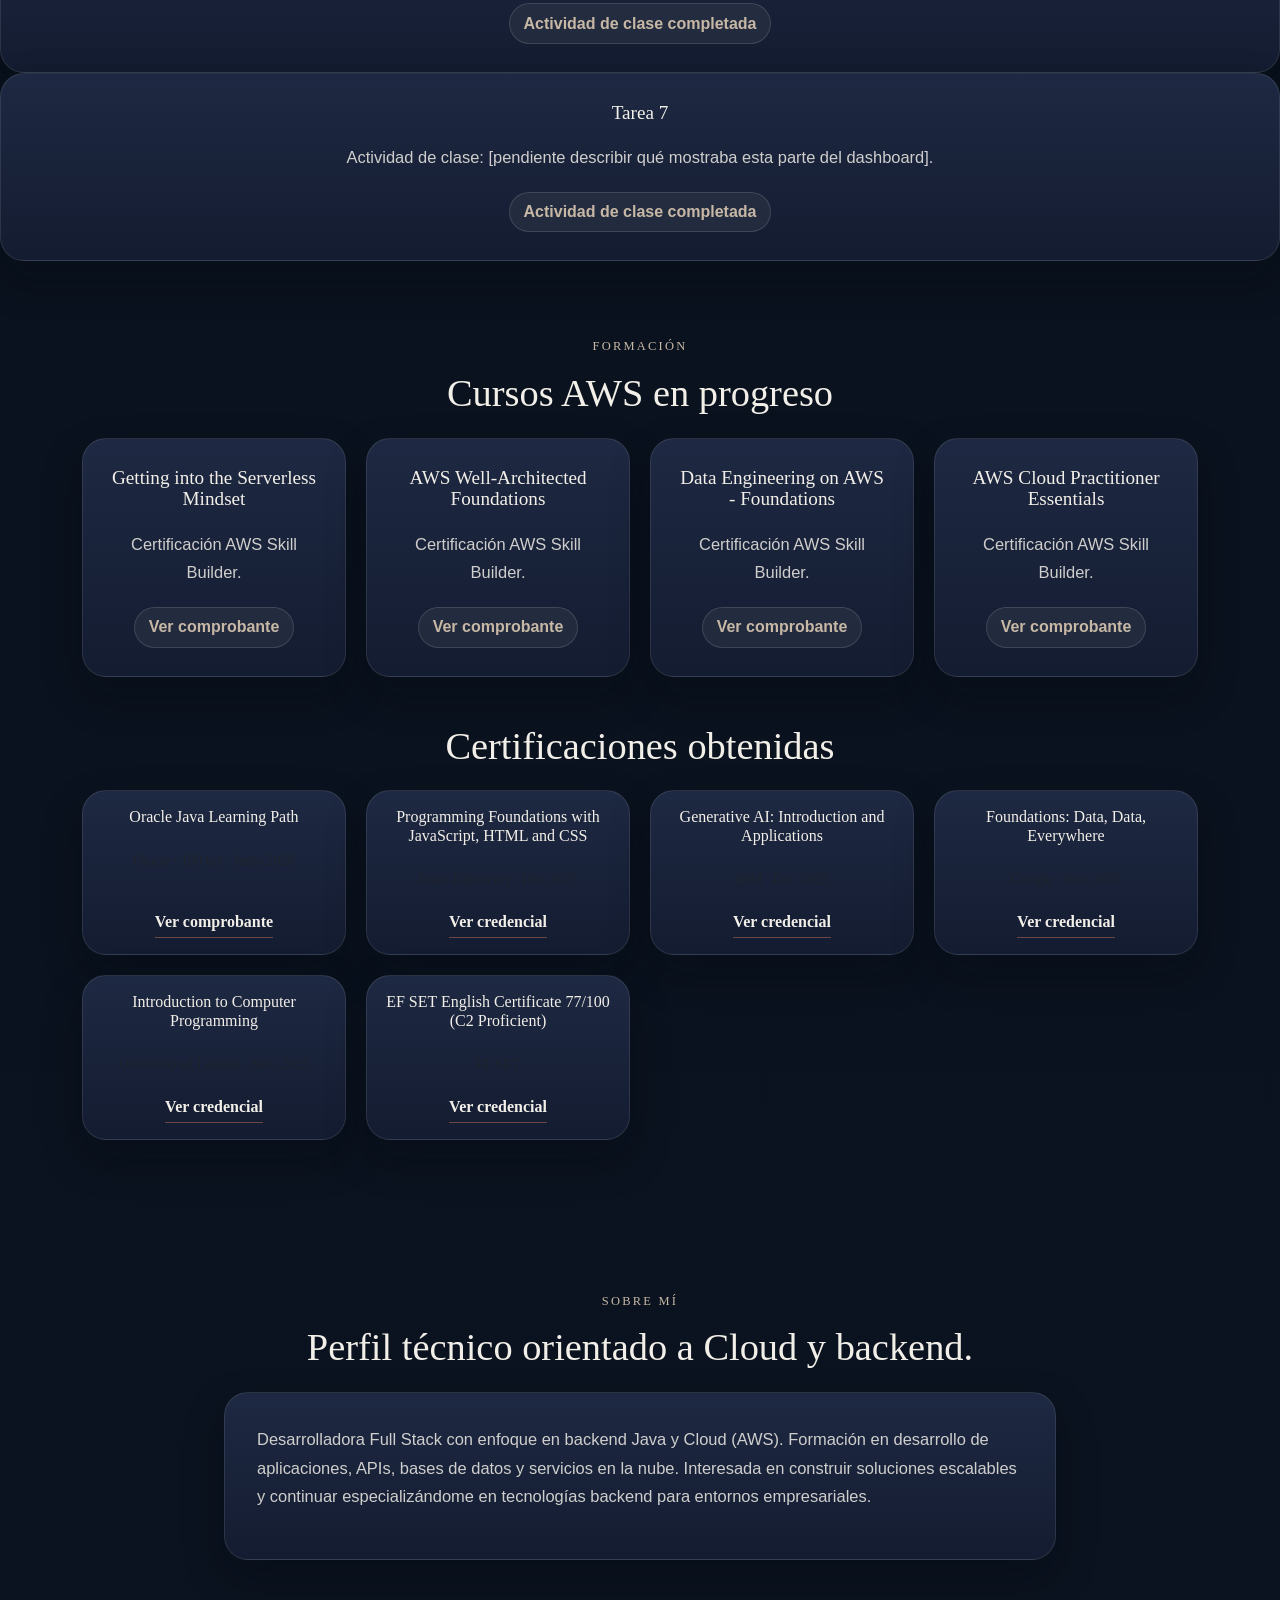
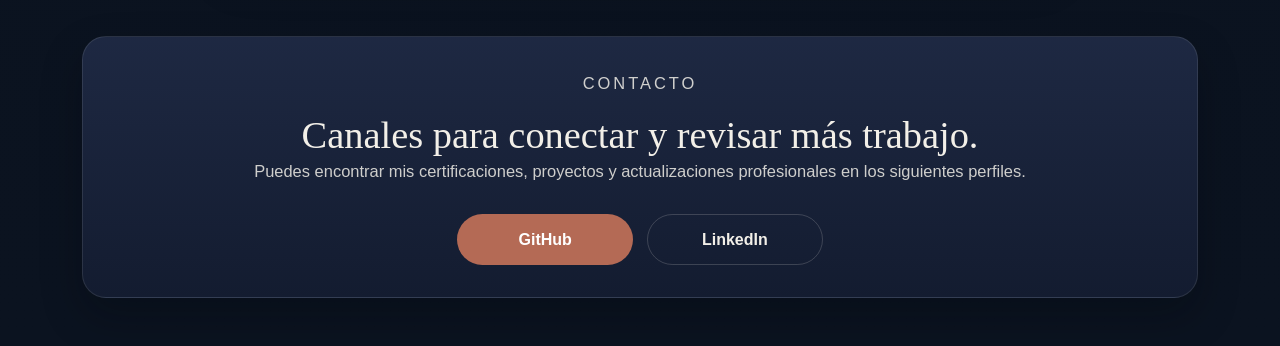
==== commit 79ed6576: "Update links in task cards to external URLs" ====
--- a/index.html
+++ b/index.html
@@ -42,11 +42,12 @@
 			</div>
 		</section>
 
-	<div class="task-grid">
-    <article class="task-card content-card">
+		   <article class="task-card content-card">
         <h3>Tarea 1</h3>
         <p class="task-copy">Notebook introductorio.</p>
-        <a class="task-link" href="pages/mi-primer-notebook.html" target="_blank" rel="noopener noreferrer" aria-label="Ver ejercicio de la tarea 1 en la página local">Ver ejercicio</a>
+        <a class="task-link task-status" href="https://naml26.github.io/portafolio/pages/mi-primer-notebook.html" target="_blank" rel="noopener noreferrer" aria-label="Ver notebook de la tarea 4, actividad de clase completada">
+            Actividad de clase completada
+        </a>
     </article>
 
     <article class="task-card content-card">
@@ -113,14 +114,14 @@
       <article class="task-card content-card">
         <h3>AWS Well-Architected Foundations</h3>
         <p class="task-copy">Certificación AWS Skill Builder.</p>
-        <a class="task-link task-status" href="PENDIENTE" target="_blank" rel="noopener noreferrer" aria-label="Ver comprobante de certificación AWS Well-Architected Foundations en AWS Skill Builder">
+        <a class="task-link task-status" href="https://skillbuilder.aws/87dc4264-d4e5-419d-8b64-f08ac85eb95b" target="_blank" rel="noopener noreferrer" aria-label="Ver comprobante de certificación AWS Well-Architected Foundations en AWS Skill Builder">
           Ver comprobante
         </a>
       </article>
       <article class="task-card content-card">
         <h3>Data Engineering on AWS - Foundations</h3>
         <p class="task-copy">Certificación AWS Skill Builder.</p>
-        <a class="task-link task-status" href="PENDIENTE" target="_blank" rel="noopener noreferrer" aria-label="Ver comprobante de certificación Data Engineering on AWS - Foundations en AWS Skill Builder">
+        <a class="task-link task-status" href="https://skillbuilder.aws/55877ed7-c7de-4d67-a6e7-80d21b39d044" target="_blank" rel="noopener noreferrer" aria-label="Ver comprobante de certificación Data Engineering on AWS - Foundations en AWS Skill Builder">
           Ver comprobante
         </a>
       </article>
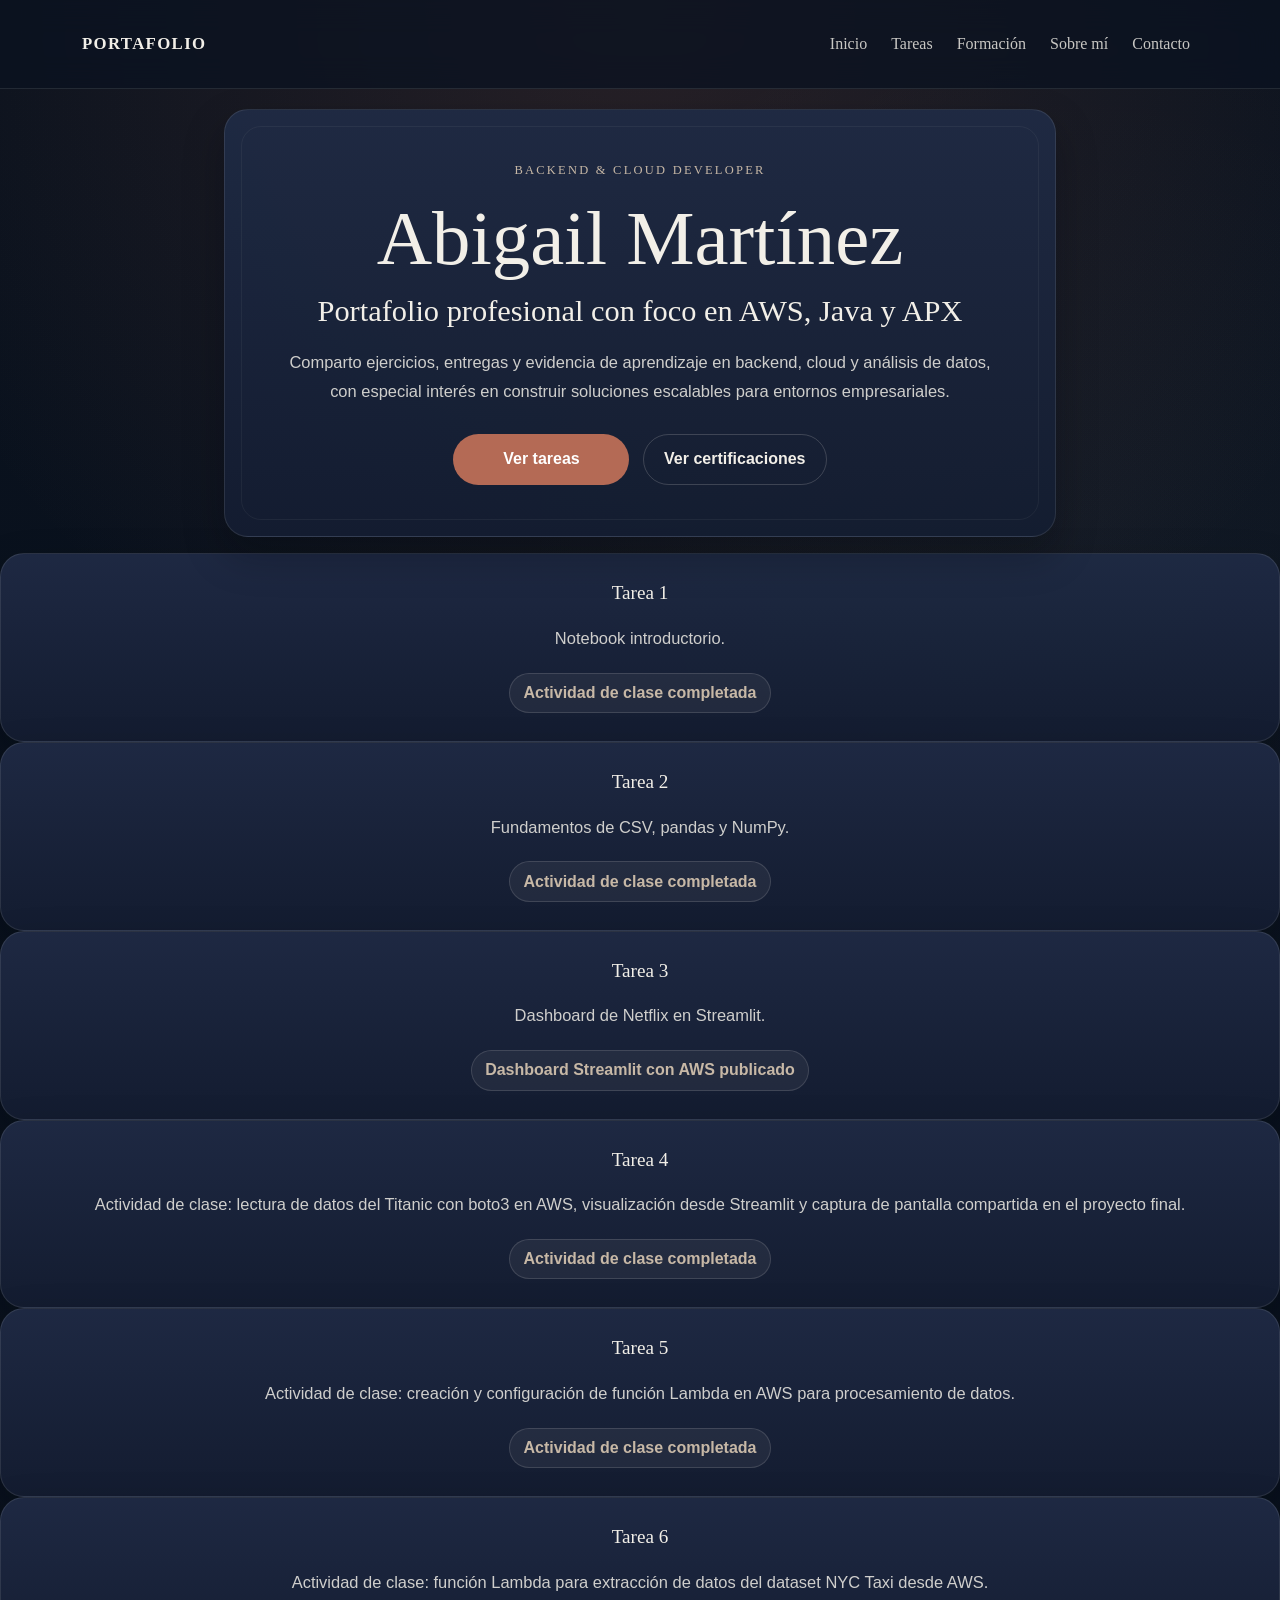
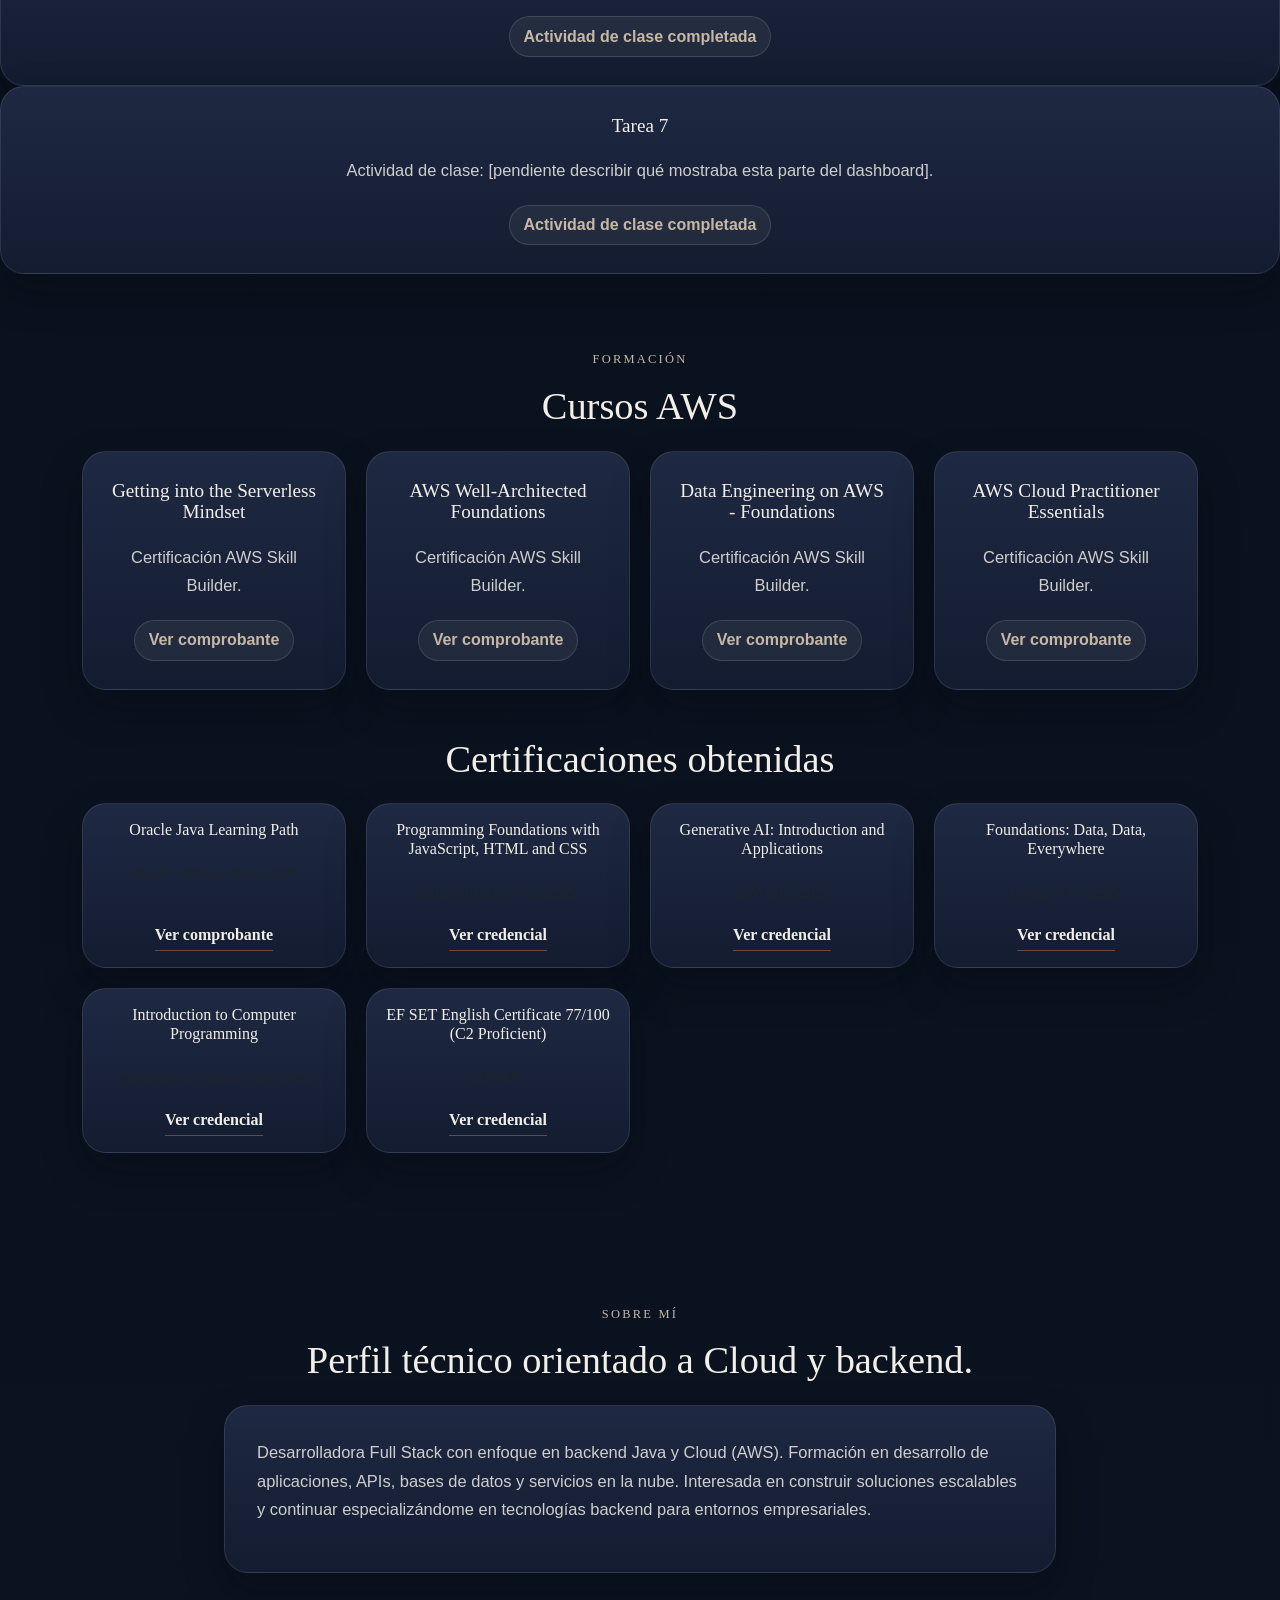
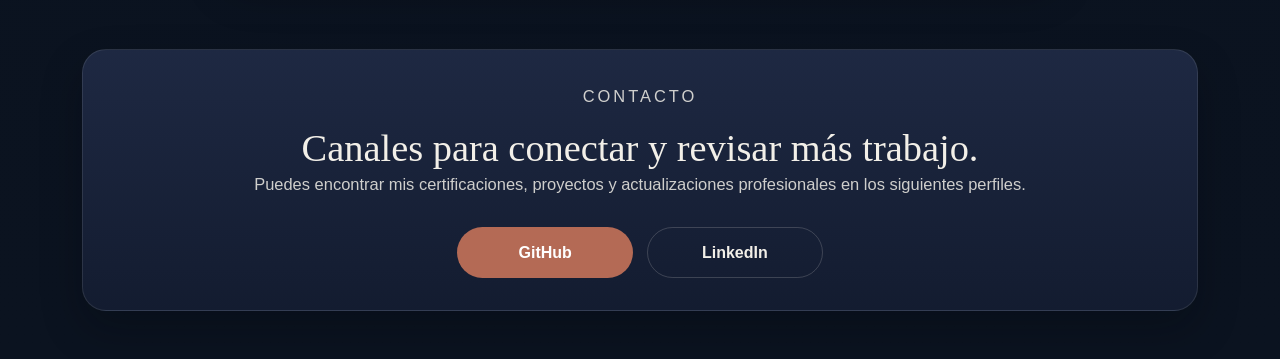
==== commit 45b71a62: "Update certification links and task descriptions" ====
--- a/index.html
+++ b/index.html
@@ -50,10 +50,12 @@
         </a>
     </article>
 
-    <article class="task-card content-card">
+		  <article class="task-card content-card">
         <h3>Tarea 2</h3>
         <p class="task-copy">Fundamentos de CSV, pandas y NumPy.</p>
-        <a class="task-link" href="pages/fundamentos-csv-pandas-numpy.html" target="_blank" rel="noopener noreferrer" aria-label="Ver ejercicio de la tarea 2">Ver ejercicio</a>
+        <a class="task-link task-status" href="pages/fundamentos-csv-pandas-numpy.html" target="_blank" rel="noopener noreferrer" aria-label="Ver notebook de la tarea 4, actividad de clase completada">
+            Actividad de clase completada
+        </a>
     </article>
 
     <article class="task-card content-card">
@@ -101,27 +103,27 @@
   <div class="container">
     <div class="section-heading text-center">
       <p class="eyebrow">Formación</p>
-      <h2>Cursos AWS en progreso</h2>
+      <h2>Cursos AWS</h2>
     </div>
     <div class="task-grid">
       <article class="task-card content-card">
         <h3>Getting into the Serverless Mindset</h3>
         <p class="task-copy">Certificación AWS Skill Builder.</p>
-        <a class="task-link task-status" href="https://skillbuilder.aws/b3f9e7c5-614c-422c-ba4b-b043cddc3c31" target="_blank" rel="noopener noreferrer" aria-label="Ver comprobante de certificación Getting into the Serverless Mindset en AWS Skill Builder">
+        <a class="task-link task-status" href="https://drive.google.com/file/d/1RbHvSyphQGR1WoxMQkTQ0RA4EAZzu1vf/view?usp=sharing" target="_blank" rel="noopener noreferrer" aria-label="Ver comprobante de certificación Getting into the Serverless Mindset en AWS Skill Builder">
           Ver comprobante
         </a>
       </article>
       <article class="task-card content-card">
         <h3>AWS Well-Architected Foundations</h3>
         <p class="task-copy">Certificación AWS Skill Builder.</p>
-        <a class="task-link task-status" href="https://skillbuilder.aws/87dc4264-d4e5-419d-8b64-f08ac85eb95b" target="_blank" rel="noopener noreferrer" aria-label="Ver comprobante de certificación AWS Well-Architected Foundations en AWS Skill Builder">
+        <a class="task-link task-status" href="https://drive.google.com/file/d/1srOpoQHYMwUa-Vhw8DVXQLMF_TnFOx8-/view?usp=sharing" target="_blank" rel="noopener noreferrer" aria-label="Ver comprobante de certificación AWS Well-Architected Foundations en AWS Skill Builder">
           Ver comprobante
         </a>
       </article>
       <article class="task-card content-card">
         <h3>Data Engineering on AWS - Foundations</h3>
         <p class="task-copy">Certificación AWS Skill Builder.</p>
-        <a class="task-link task-status" href="https://skillbuilder.aws/55877ed7-c7de-4d67-a6e7-80d21b39d044" target="_blank" rel="noopener noreferrer" aria-label="Ver comprobante de certificación Data Engineering on AWS - Foundations en AWS Skill Builder">
+        <a class="task-link task-status" href="https://drive.google.com/file/d/1MymosHm8B-WDdFqStW7CAQX3s4CeFpcw/view?usp=sharing" target="_blank" rel="noopener noreferrer" aria-label="Ver comprobante de certificación Data Engineering on AWS - Foundations en AWS Skill Builder">
           Ver comprobante
         </a>
       </article>
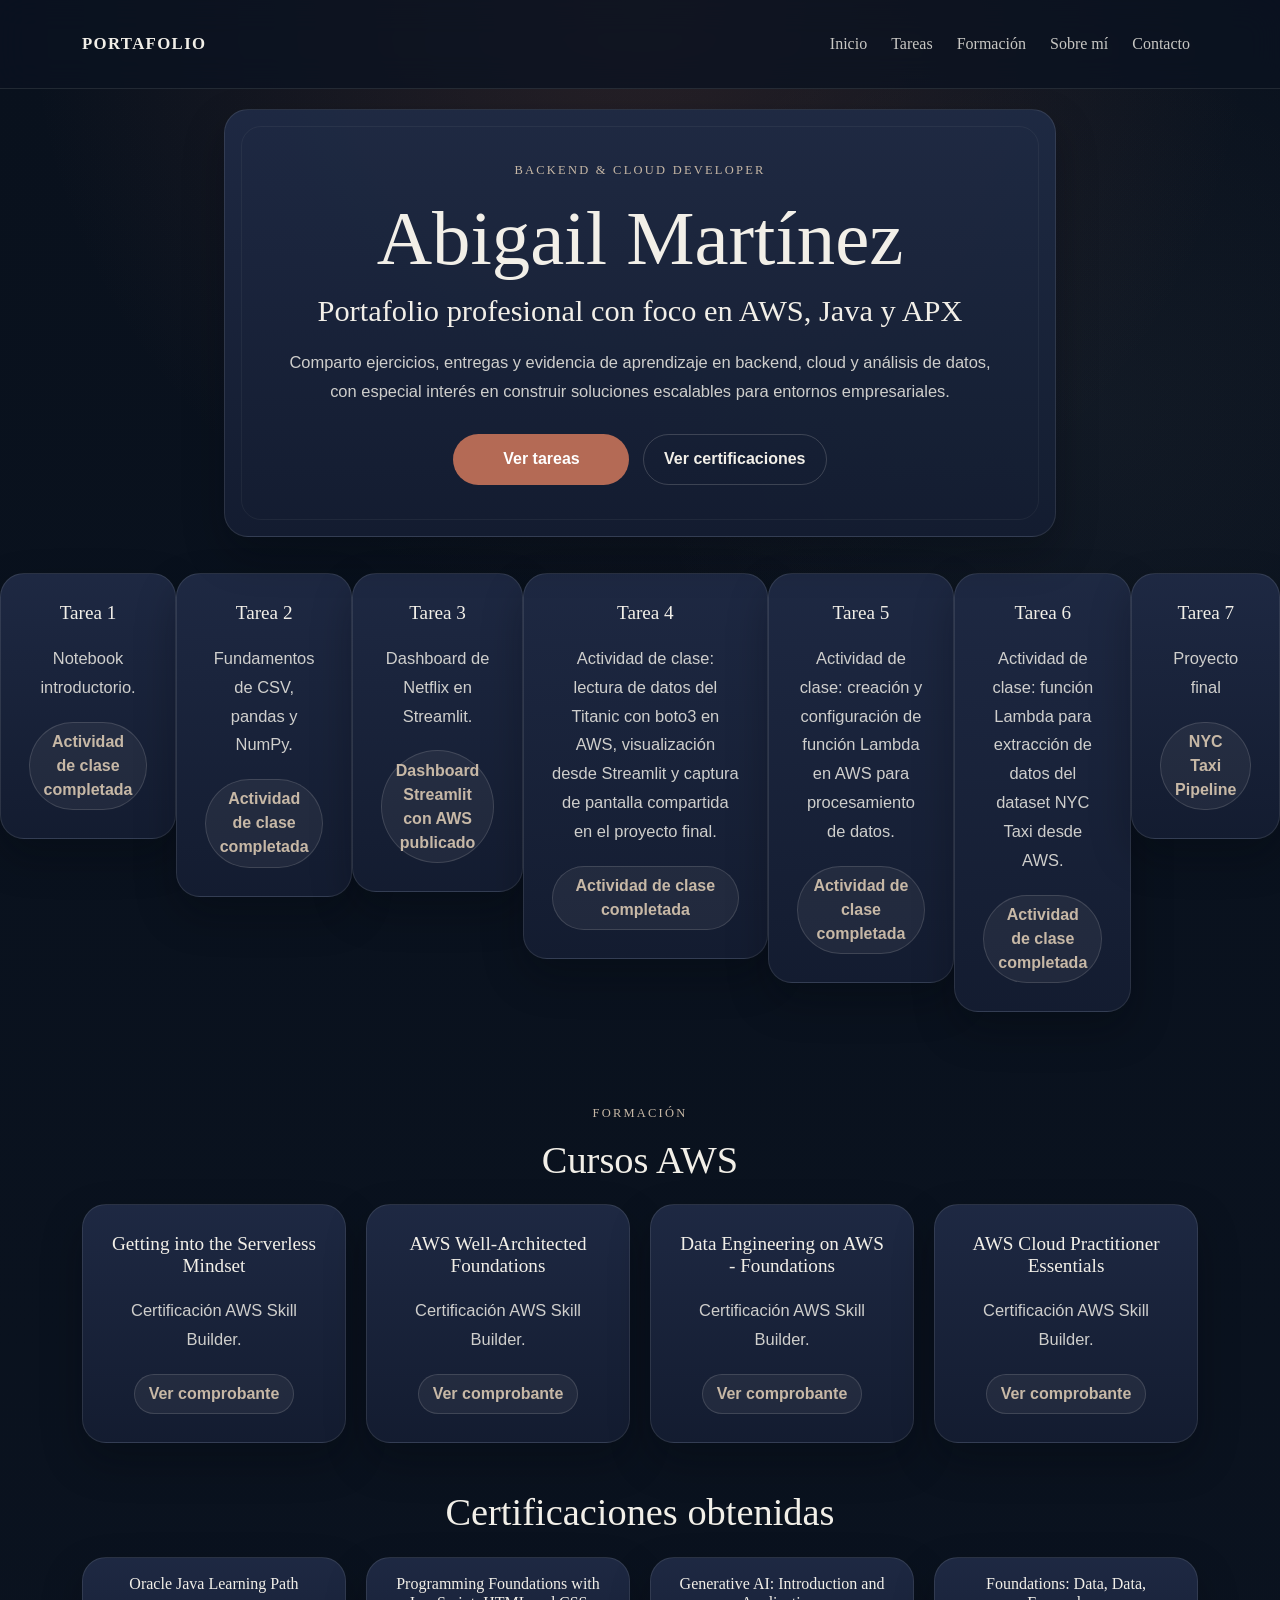
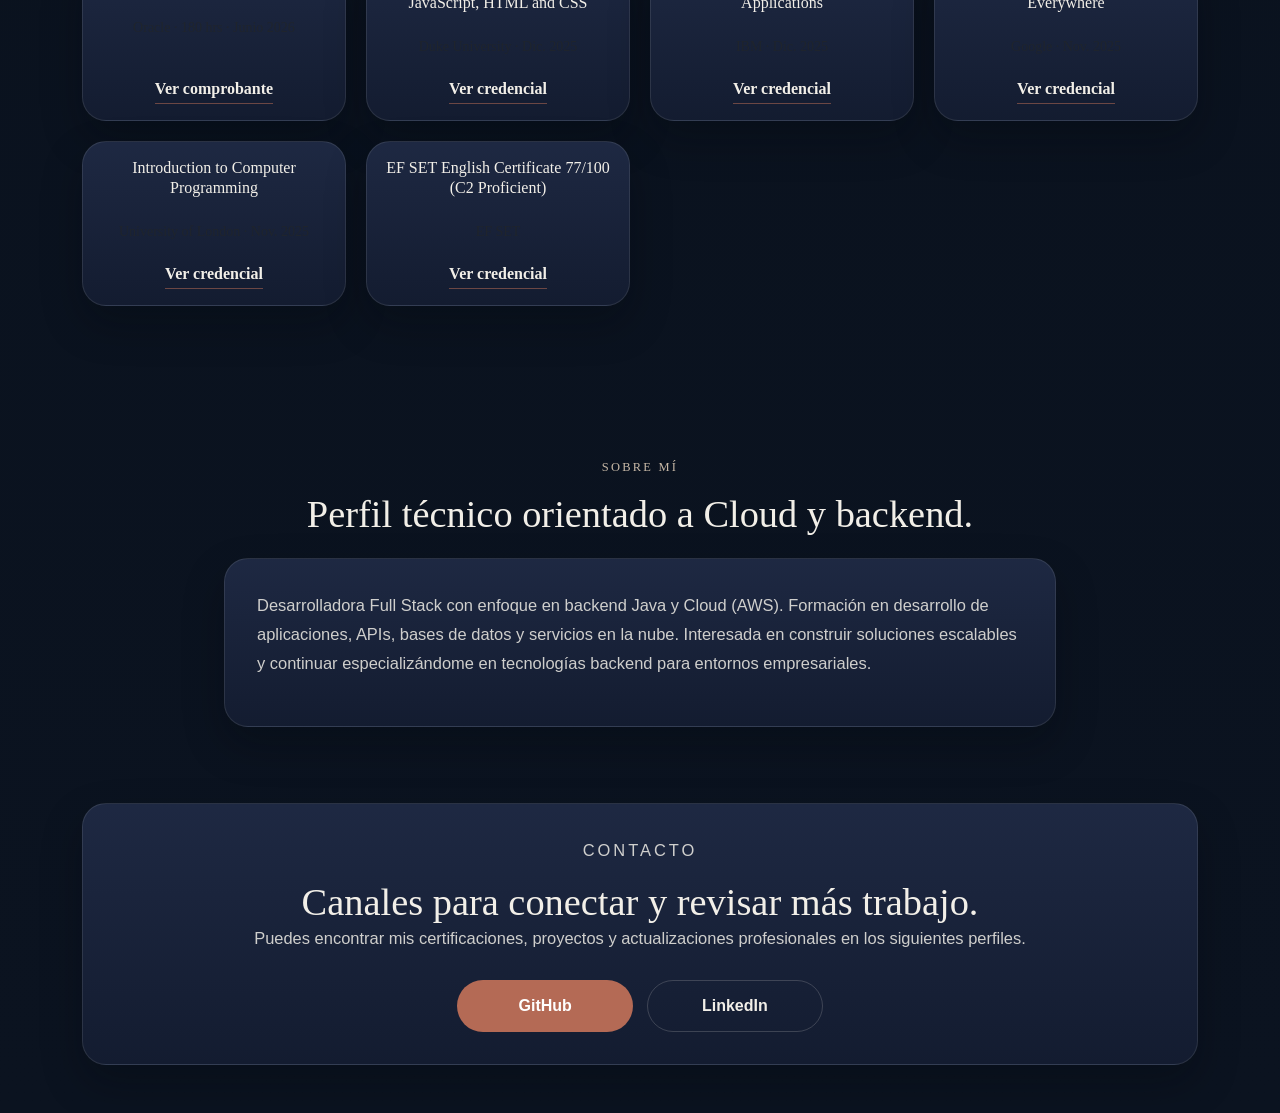
==== commit f801b027: "Update index.html" ====
--- a/index.html
+++ b/index.html
@@ -42,6 +42,7 @@
 			</div>
 		</section>
 
+					<section class="hero-section section-shell">
 		   <article class="task-card content-card">
         <h3>Tarea 1</h3>
         <p class="task-copy">Notebook introductorio.</p>
@@ -92,13 +93,13 @@
 
     <article class="task-card content-card">
         <h3>Tarea 7</h3>
-        <p class="task-copy">Actividad de clase: [pendiente describir qué mostraba esta parte del dashboard].</p>
+        <p class="task-copy">Proyecto final</p>
         <a class="task-link task-status" href="http://13.56.238.106:8501/" target="_blank" rel="noopener noreferrer" aria-label="Ver dashboard de Streamlit de la tarea 7, actividad de clase completada">
-            Actividad de clase completada
+            NYC Taxi Pipeline
         </a>
     </article>
 </div>
-
+					</section>
 	<section id="formacion" class="section-shell">
   <div class="container">
     <div class="section-heading text-center">
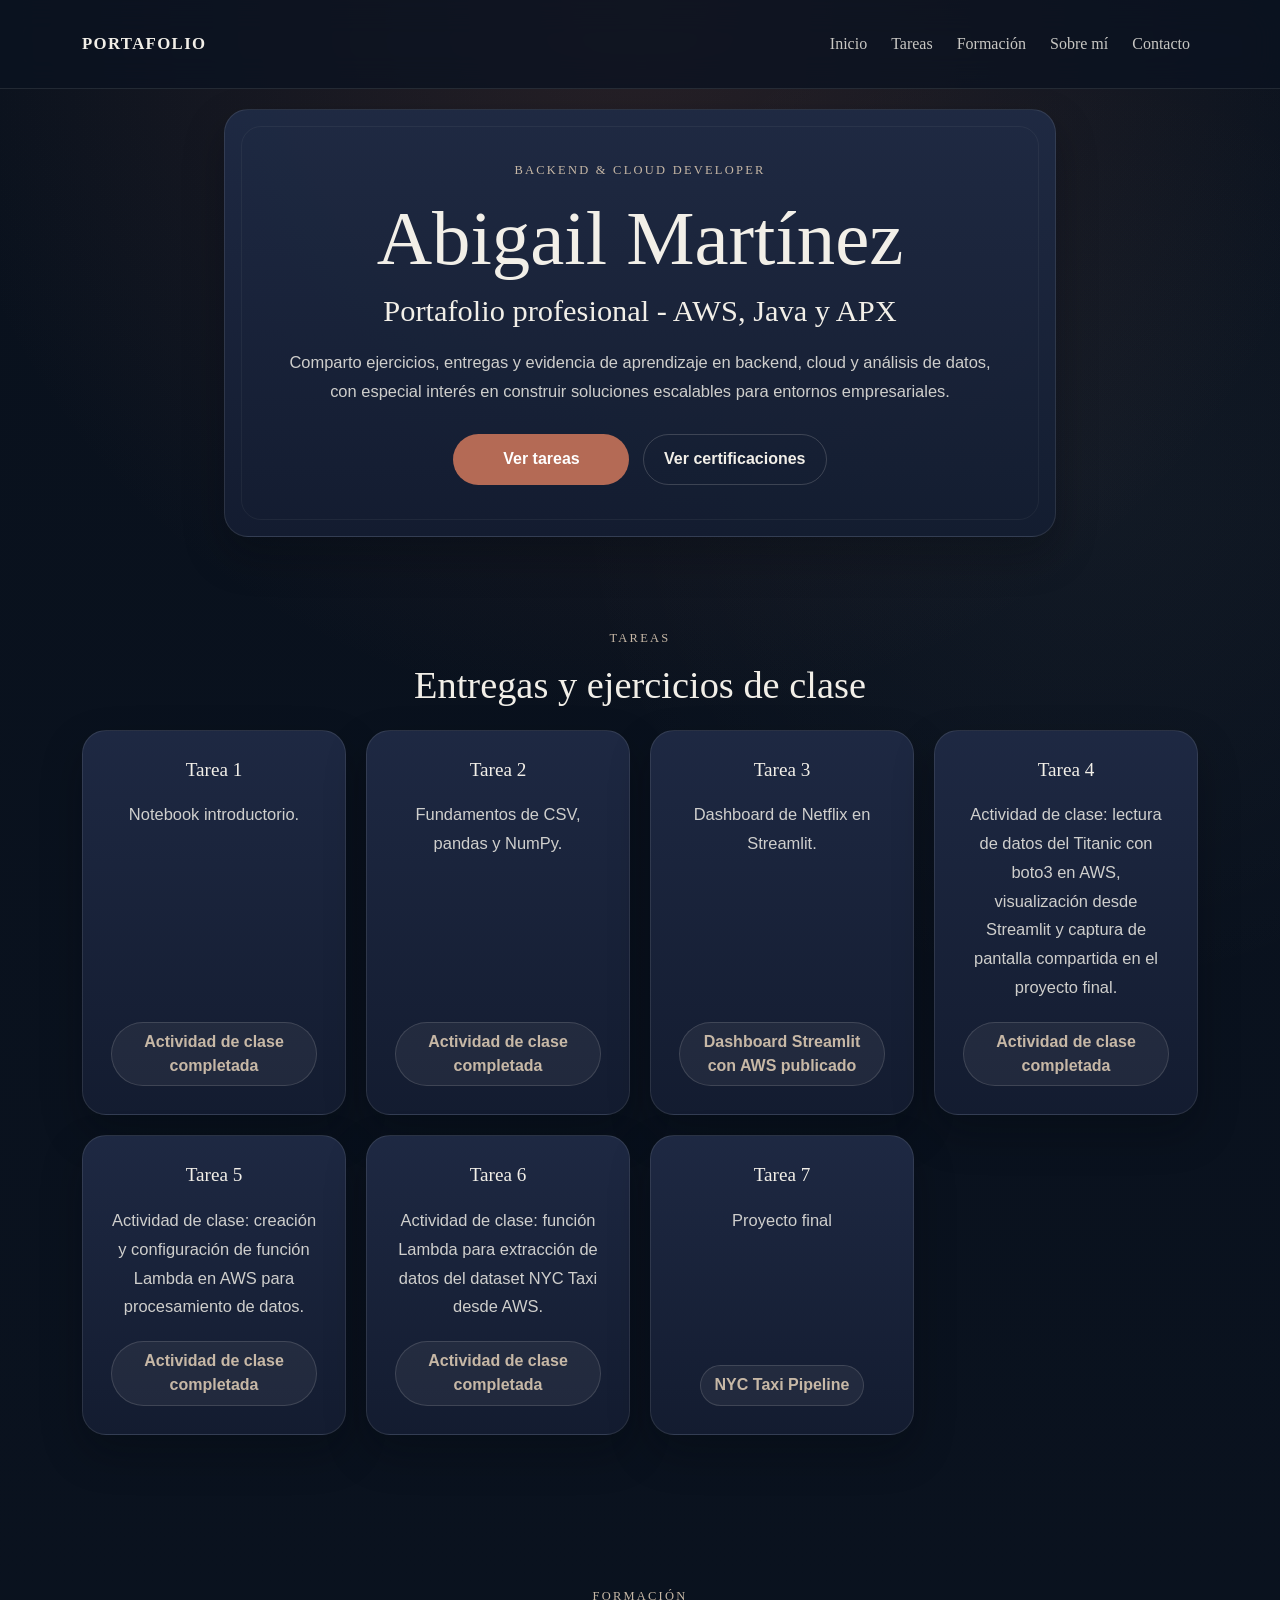
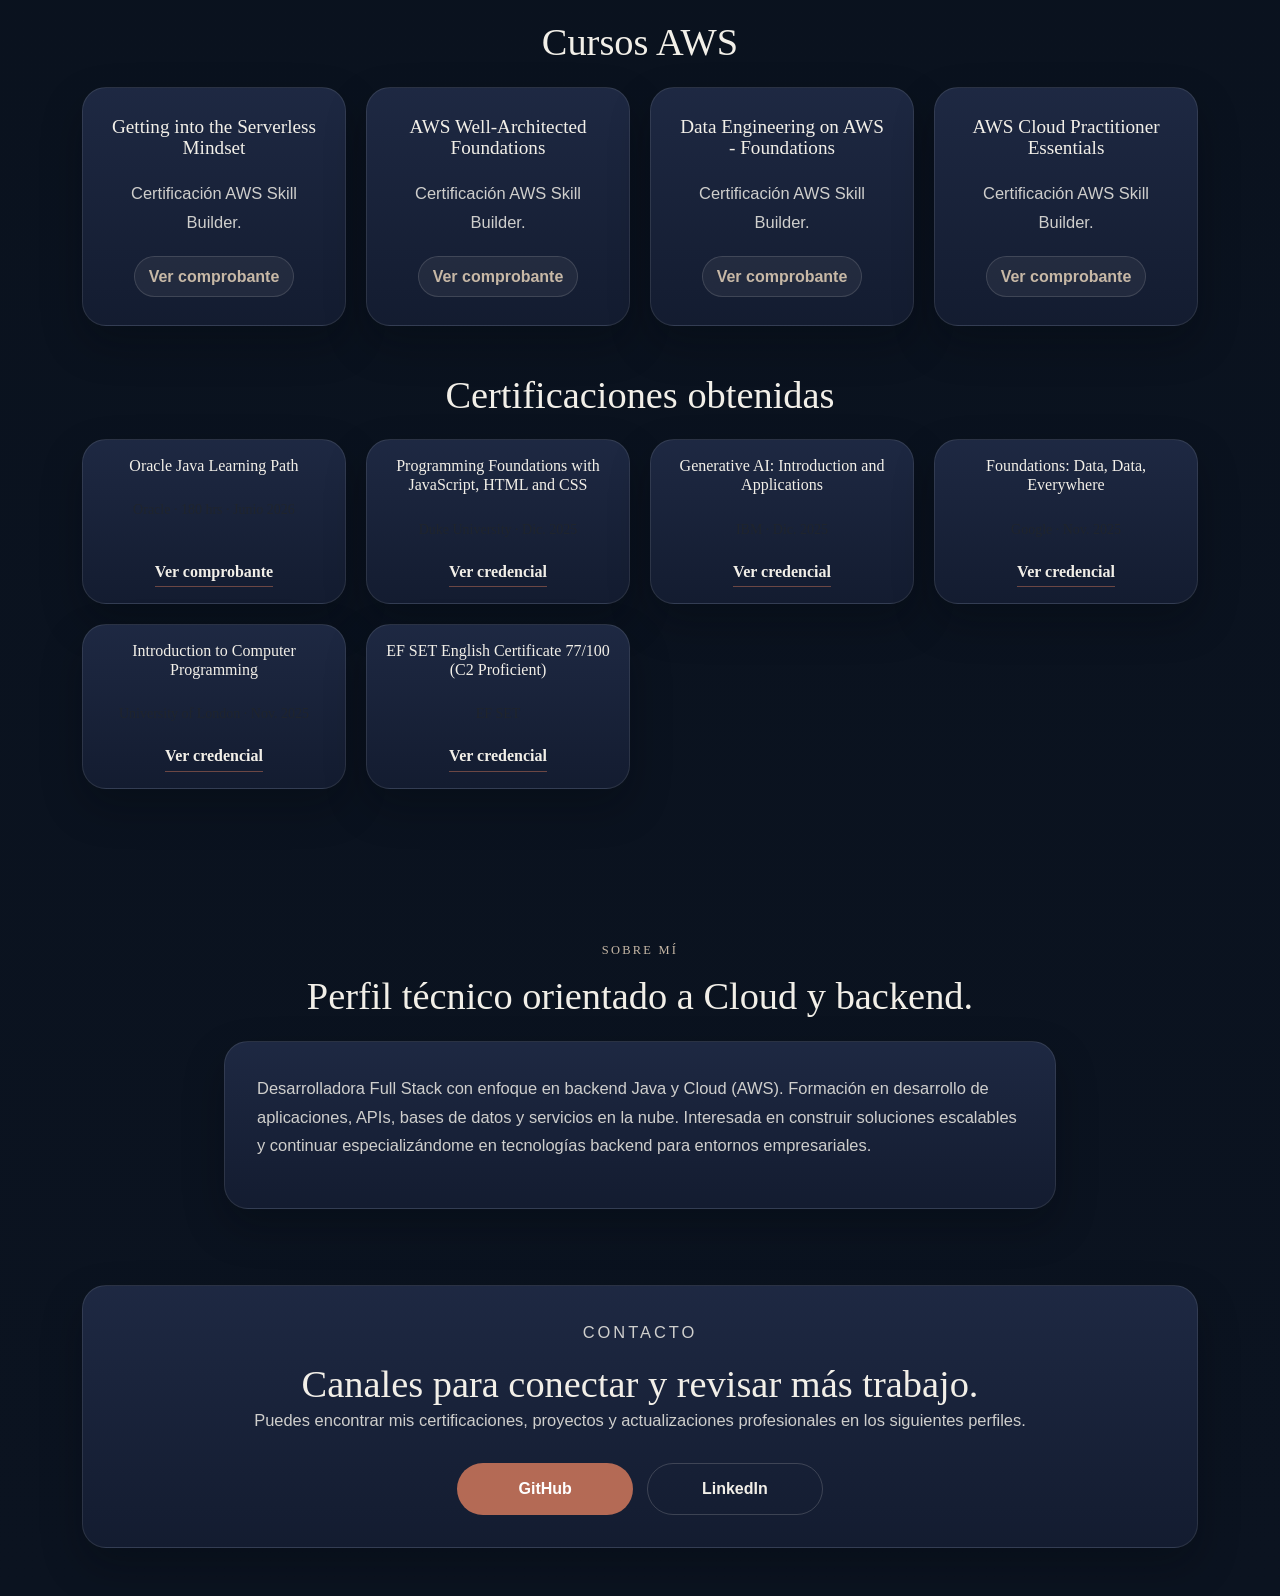
==== commit 9796826e: "Update index.html" ====
--- a/index.html
+++ b/index.html
@@ -30,7 +30,7 @@
 				<div class="hero-panel hero-panel--centered text-center mx-auto">
 					<p class="eyebrow">Backend & Cloud Developer</p>
 					<h1 class="hero-title">Abigail Martínez</h1>
-                    <h2 class="hero-subtitle">Portafolio profesional con foco en AWS, Java y APX</h2>
+                    <h2 class="hero-subtitle">Portafolio profesional - AWS, Java y APX</h2>
 					<p class="lead-copy mx-auto">
 						Comparto ejercicios, entregas y evidencia de aprendizaje en backend, cloud y análisis de datos, con especial interés en construir soluciones escalables para entornos empresariales.
 					</p>
@@ -42,63 +42,71 @@
 			</div>
 		</section>
 
-					<section class="hero-section section-shell">
-		   <article class="task-card content-card">
+				<section id="tareas" class="section-shell">
+  <div class="container">
+    <div class="section-heading text-center">
+      <p class="eyebrow">Tareas</p>
+      <h2>Entregas y ejercicios de clase</h2>
+    </div>
+    <div class="task-grid">
+      <article class="task-card content-card">
         <h3>Tarea 1</h3>
         <p class="task-copy">Notebook introductorio.</p>
-        <a class="task-link task-status" href="https://naml26.github.io/portafolio/pages/mi-primer-notebook.html" target="_blank" rel="noopener noreferrer" aria-label="Ver notebook de la tarea 4, actividad de clase completada">
-            Actividad de clase completada
-        </a>
-    </article>
-
-		  <article class="task-card content-card">
+        <a class="task-link task-status" href="https://naml26.github.io/portafolio/pages/mi-primer-notebook.html" target="_blank" rel="noopener noreferrer" aria-label="Ver notebook de la tarea 1, actividad de clase completada">
+            Actividad de clase completada
+        </a>
+      </article>
+
+      <article class="task-card content-card">
         <h3>Tarea 2</h3>
         <p class="task-copy">Fundamentos de CSV, pandas y NumPy.</p>
-        <a class="task-link task-status" href="pages/fundamentos-csv-pandas-numpy.html" target="_blank" rel="noopener noreferrer" aria-label="Ver notebook de la tarea 4, actividad de clase completada">
-            Actividad de clase completada
-        </a>
-    </article>
-
-    <article class="task-card content-card">
+        <a class="task-link task-status" href="pages/fundamentos-csv-pandas-numpy.html" target="_blank" rel="noopener noreferrer" aria-label="Ver notebook de la tarea 2, actividad de clase completada">
+            Actividad de clase completada
+        </a>
+      </article>
+
+      <article class="task-card content-card">
         <h3>Tarea 3</h3>
         <p class="task-copy">Dashboard de Netflix en Streamlit.</p>
         <a class="task-link task-status" href="http://13.56.238.106:8501/" target="_blank" rel="noopener noreferrer" aria-label="Ver dashboard de la tarea 3 en Streamlit, publicado con AWS">
             Dashboard Streamlit con AWS publicado
         </a>
-    </article>
-
-    <article class="task-card content-card">
+      </article>
+
+      <article class="task-card content-card">
         <h3>Tarea 4</h3>
         <p class="task-copy">Actividad de clase: lectura de datos del Titanic con boto3 en AWS, visualización desde Streamlit y captura de pantalla compartida en el proyecto final.</p>
         <a class="task-link task-status" href="https://naml26.github.io/portafolio/pages/mi-primer-notebook.html" target="_blank" rel="noopener noreferrer" aria-label="Ver notebook de la tarea 4, actividad de clase completada">
             Actividad de clase completada
         </a>
-    </article>
-
-    <article class="task-card content-card">
+      </article>
+
+      <article class="task-card content-card">
         <h3>Tarea 5</h3>
         <p class="task-copy">Actividad de clase: creación y configuración de función Lambda en AWS para procesamiento de datos.</p>
         <a class="task-link task-status" href="https://github.com/NAML26/proyecto-final_2026/blob/main/lambda/lambda_titanic.py" target="_blank" rel="noopener noreferrer" aria-label="Ver código de la función Lambda de la tarea 5 en GitHub, actividad de clase completada">
             Actividad de clase completada
         </a>
-    </article>
-
-    <article class="task-card content-card">
+      </article>
+
+      <article class="task-card content-card">
         <h3>Tarea 6</h3>
         <p class="task-copy">Actividad de clase: función Lambda para extracción de datos del dataset NYC Taxi desde AWS.</p>
         <a class="task-link task-status" href="https://github.com/NAML26/proyecto-final_2026/blob/main/lambda/lambda_nyc_taxi_extractor.py" target="_blank" rel="noopener noreferrer" aria-label="Ver código de la función Lambda de extracción de datos NYC Taxi de la tarea 6 en GitHub, actividad de clase completada">
             Actividad de clase completada
         </a>
-    </article>
-
-    <article class="task-card content-card">
+      </article>
+
+      <article class="task-card content-card">
         <h3>Tarea 7</h3>
         <p class="task-copy">Proyecto final</p>
         <a class="task-link task-status" href="http://13.56.238.106:8501/" target="_blank" rel="noopener noreferrer" aria-label="Ver dashboard de Streamlit de la tarea 7, actividad de clase completada">
             NYC Taxi Pipeline
         </a>
-    </article>
-</div>
+      </article>
+    </div>
+  </div>
+</section>
 					</section>
 	<section id="formacion" class="section-shell">
   <div class="container">
